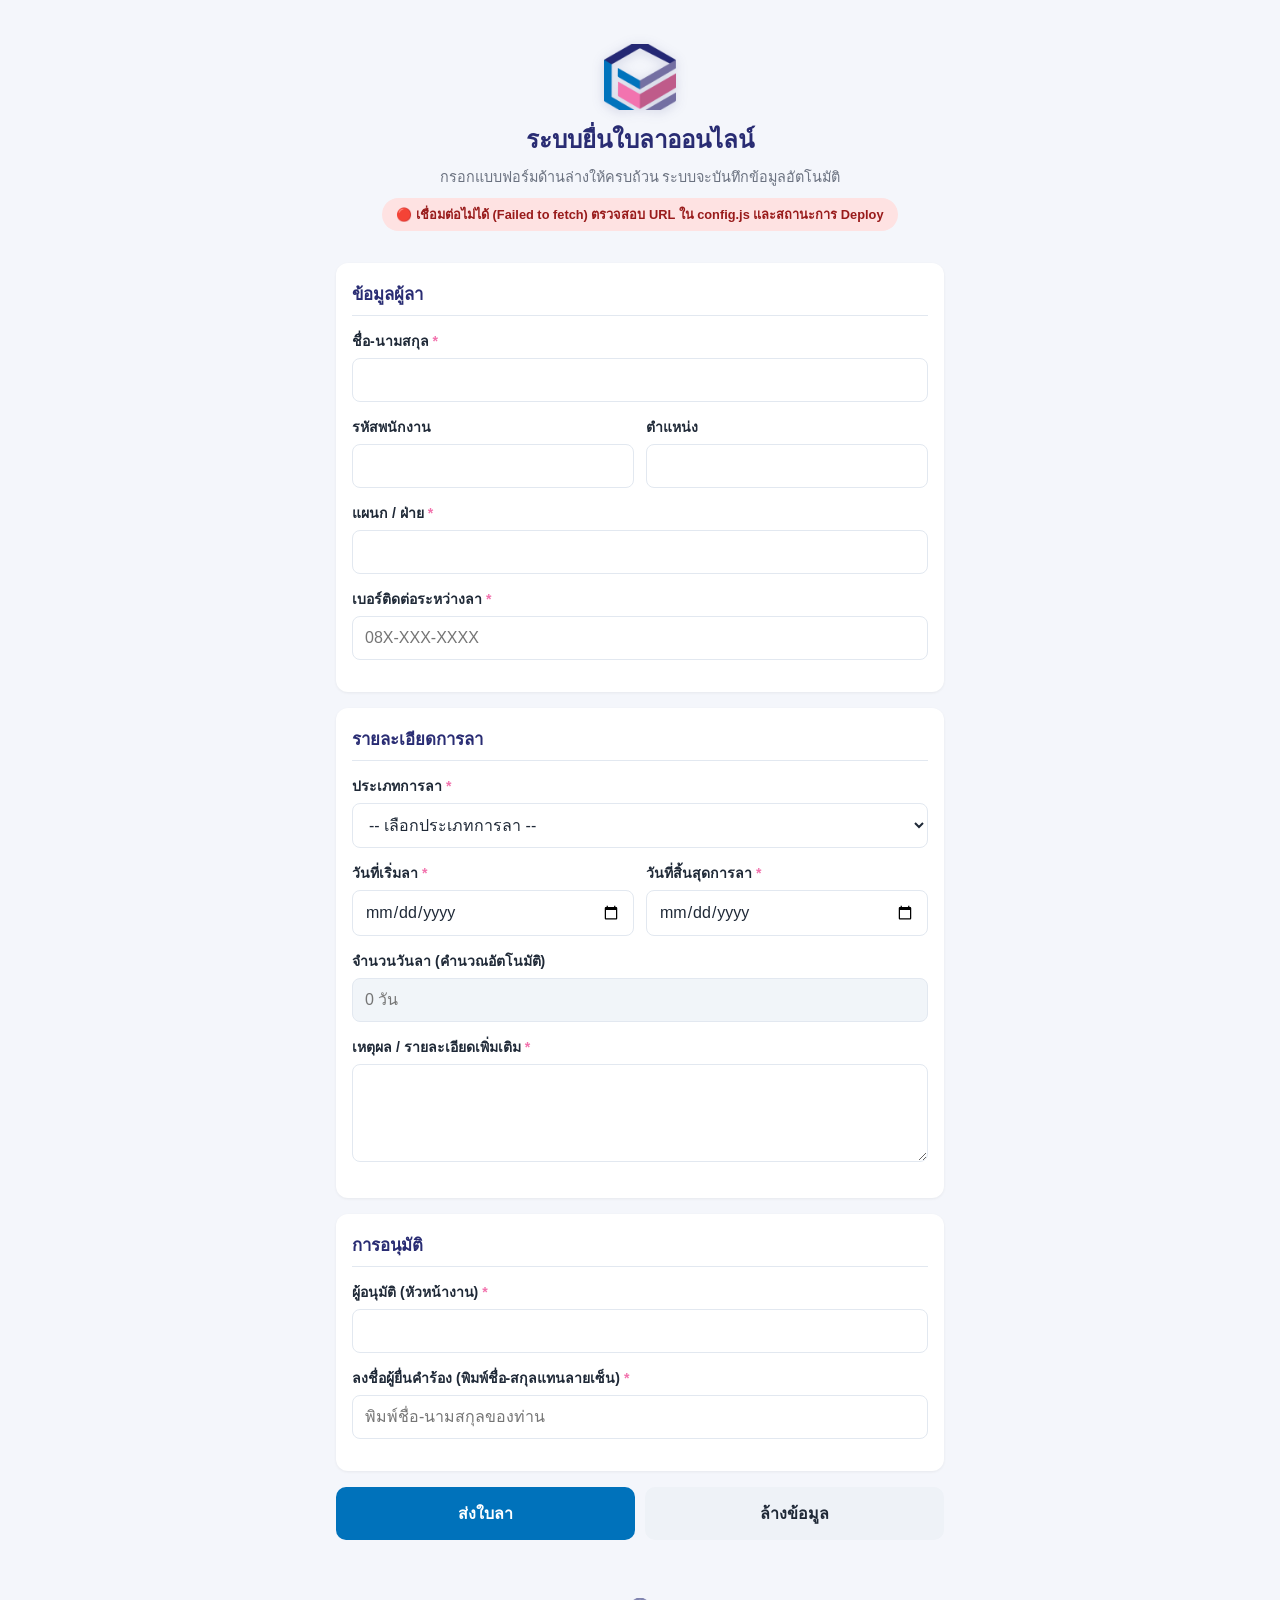
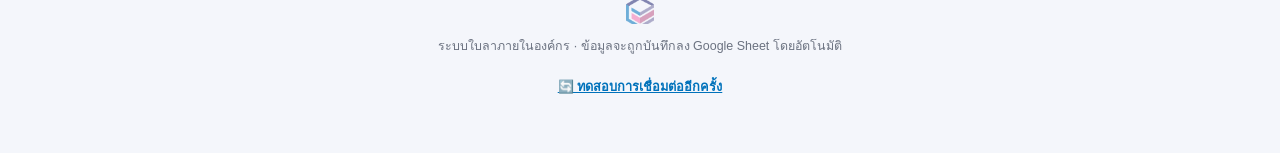
==== index.html @ af15903f "Add Phattha Packdee logo/favicon and refresh brand colors; sync latest form (connection status, resu" ====
<!DOCTYPE html>
<html lang="th">
<head>
<meta charset="UTF-8">
<meta name="viewport" content="width=device-width, initial-scale=1.0, maximum-scale=1">
<title>ระบบใบลาออนไลน์ | Phattha Packdee</title>
<link rel="icon" type="image/png" href="assets/favicon.png">
<link rel="apple-touch-icon" href="assets/apple-touch-icon.png">
<link rel="stylesheet" href="css/style.css">
</head>
<body>
  <div class="app">
    <header class="app-header">
      <img
        class="app-logo"
        src="assets/logo.png"
        srcset="assets/logo.png 1x, assets/logo@2x.png 2x"
        alt="Phattha Packdee"
        width="72" height="66">
      <h1>ระบบยื่นใบลาออนไลน์</h1>
      <p class="subtitle">กรอกแบบฟอร์มด้านล่างให้ครบถ้วน ระบบจะบันทึกข้อมูลอัตโนมัติ</p>
      <p id="connStatus" class="conn-status checking">🔄 กำลังตรวจสอบการเชื่อมต่อ...</p>
    </header>

    <form id="leaveForm" class="leave-form" novalidate>

      <section class="form-section">
        <h2>ข้อมูลผู้ลา</h2>

        <div class="field">
          <label for="fullName">ชื่อ-นามสกุล <span class="req">*</span></label>
          <input type="text" id="fullName" name="fullName" required autocomplete="name">
        </div>

        <div class="field-row">
          <div class="field">
            <label for="employeeId">รหัสพนักงาน</label>
            <input type="text" id="employeeId" name="employeeId" autocomplete="off">
          </div>
          <div class="field">
            <label for="position">ตำแหน่ง</label>
            <input type="text" id="position" name="position">
          </div>
        </div>

        <div class="field">
          <label for="department">แผนก / ฝ่าย <span class="req">*</span></label>
          <input type="text" id="department" name="department" required>
        </div>

        <div class="field">
          <label for="phone">เบอร์ติดต่อระหว่างลา <span class="req">*</span></label>
          <input type="tel" id="phone" name="phone" required inputmode="tel" placeholder="08X-XXX-XXXX">
        </div>
      </section>

      <section class="form-section">
        <h2>รายละเอียดการลา</h2>

        <div class="field">
          <label for="leaveType">ประเภทการลา <span class="req">*</span></label>
          <select id="leaveType" name="leaveType" required>
            <option value="" disabled selected>-- เลือกประเภทการลา --</option>
            <option value="ลาป่วย">ลาป่วย</option>
            <option value="ลากิจ">ลากิจส่วนตัว</option>
            <option value="ลาพักร้อน">ลาพักร้อน</option>
            <option value="ลาคลอด">ลาคลอด</option>
            <option value="ลาบวช">ลาบวช</option>
            <option value="ลาไม่รับค่าจ้าง">ลาไม่รับค่าจ้าง</option>
            <option value="อื่นๆ">อื่นๆ</option>
          </select>
        </div>

        <div class="field-row">
          <div class="field">
            <label for="startDate">วันที่เริ่มลา <span class="req">*</span></label>
            <input type="date" id="startDate" name="startDate" required>
          </div>
          <div class="field">
            <label for="endDate">วันที่สิ้นสุดการลา <span class="req">*</span></label>
            <input type="date" id="endDate" name="endDate" required>
          </div>
        </div>

        <div class="field">
          <label for="totalDays">จำนวนวันลา (คำนวณอัตโนมัติ)</label>
          <input type="text" id="totalDays" name="totalDays" readonly placeholder="0 วัน">
        </div>

        <div class="field">
          <label for="reason">เหตุผล / รายละเอียดเพิ่มเติม <span class="req">*</span></label>
          <textarea id="reason" name="reason" rows="4" required></textarea>
        </div>
      </section>

      <section class="form-section">
        <h2>การอนุมัติ</h2>

        <div class="field">
          <label for="approver">ผู้อนุมัติ (หัวหน้างาน) <span class="req">*</span></label>
          <input type="text" id="approver" name="approver" required>
        </div>

        <div class="field">
          <label for="signature">ลงชื่อผู้ยื่นคำร้อง (พิมพ์ชื่อ-สกุลแทนลายเซ็น) <span class="req">*</span></label>
          <input type="text" id="signature" name="signature" required placeholder="พิมพ์ชื่อ-นามสกุลของท่าน">
        </div>
      </section>

      <div class="form-actions">
        <button type="submit" id="submitBtn" class="btn-primary">ส่งใบลา</button>
        <button type="reset" class="btn-secondary">ล้างข้อมูล</button>
      </div>

      <p id="statusMsg" class="status-msg" role="status"></p>
    </form>

    <footer class="app-footer">
      <img class="footer-logo" src="assets/logo.png" alt="" width="28" height="26" aria-hidden="true">
      <p>ระบบใบลาภายในองค์กร · ข้อมูลจะถูกบันทึกลง Google Sheet โดยอัตโนมัติ</p>
      <button type="button" id="recheckBtn" class="btn-link">🔄 ทดสอบการเชื่อมต่ออีกครั้ง</button>
    </footer>
  </div>

  <!-- Popup แจ้งผลการส่งใบลา: แสดงทุกครั้งที่กด "ส่งใบลา" ไม่ว่าสำเร็จหรือไม่ พร้อมบอกว่าติดขั้นตอนไหน -->
  <div id="resultModal" class="modal-overlay" hidden>
    <div class="modal-box" role="alertdialog" aria-modal="true" aria-labelledby="modalTitle" aria-describedby="modalMessage">
      <div id="modalIcon" class="modal-icon">✅</div>
      <h3 id="modalTitle" class="modal-title">หัวข้อ</h3>
      <p id="modalMessage" class="modal-message">ข้อความ</p>
      <ol id="modalSteps" class="modal-steps"></ol>
      <button type="button" id="modalCloseBtn" class="btn-primary modal-close-btn">ตกลง</button>
    </div>
  </div>

  <script src="js/config.js"></script>
  <script src="js/app.js"></script>
</body>
</html>
---- css/style.css ----
:root {
  --primary: #0072bb;
  --primary-dark: #292c73;
  --accent: #f272ad;
  --bg: #f4f6fb;
  --card-bg: #ffffff;
  --text: #1f2937;
  --muted: #6b7280;
  --border: #e2e8f0;
  --danger: #dc2626;
  --success: #16a34a;
  --radius: 12px;
}

* { box-sizing: border-box; }

body {
  margin: 0;
  font-family: "Segoe UI", "Sarabun", "Noto Sans Thai", Tahoma, sans-serif;
  background: var(--bg);
  color: var(--text);
  -webkit-font-smoothing: antialiased;
}

.app {
  max-width: 640px;
  margin: 0 auto;
  padding: 16px 16px 48px;
}

.app-header {
  text-align: center;
  padding: 28px 8px 12px;
}

.app-logo {
  display: block;
  margin: 0 auto 10px;
  height: 66px;
  width: auto;
  filter: drop-shadow(0 2px 6px rgba(41, 44, 115, 0.18));
}

.app-header h1 {
  font-size: 1.5rem;
  margin: 0 0 6px;
  color: var(--primary-dark);
}

.subtitle {
  color: var(--muted);
  font-size: 0.9rem;
  margin: 0;
}

.leave-form {
  margin-top: 20px;
}

.form-section {
  background: var(--card-bg);
  border-radius: var(--radius);
  padding: 18px 16px;
  margin-bottom: 16px;
  box-shadow: 0 1px 3px rgba(0,0,0,0.06);
}

.form-section h2 {
  font-size: 1.05rem;
  margin: 0 0 14px;
  padding-bottom: 8px;
  border-bottom: 1px solid var(--border);
  color: var(--primary-dark);
}

.field {
  margin-bottom: 14px;
}

.field-row {
  display: flex;
  gap: 12px;
}

.field-row .field {
  flex: 1;
  min-width: 0;
}

label {
  display: block;
  font-size: 0.88rem;
  font-weight: 600;
  margin-bottom: 6px;
  color: var(--text);
}

.req {
  color: var(--accent);
}

input, select, textarea {
  width: 100%;
  padding: 12px 12px;
  font-size: 16px; /* prevents iOS zoom on focus */
  border: 1px solid var(--border);
  border-radius: 8px;
  background: #fff;
  color: var(--text);
  font-family: inherit;
}

input:focus, select:focus, textarea:focus {
  outline: none;
  border-color: var(--primary);
  box-shadow: 0 0 0 3px rgba(0, 114, 187, 0.15);
}

input[readonly] {
  background: #f1f5f9;
  color: var(--muted);
}

textarea {
  resize: vertical;
  min-height: 90px;
}

.form-actions {
  display: flex;
  gap: 10px;
  margin-top: 4px;
}

button {
  flex: 1;
  padding: 14px 16px;
  font-size: 1rem;
  font-weight: 600;
  border-radius: 10px;
  border: none;
  cursor: pointer;
  font-family: inherit;
}

.btn-primary {
  background: var(--primary);
  color: #fff;
  transition: background 0.15s ease;
}

.btn-primary:hover { background: var(--primary-dark); }

.btn-primary:disabled {
  background: #94a3b8;
  cursor: not-allowed;
}

.btn-secondary {
  background: #eef2f7;
  color: var(--text);
}

.status-msg {
  text-align: center;
  margin-top: 14px;
  font-size: 0.92rem;
  min-height: 20px;
}

.status-msg.success { color: var(--success); font-weight: 600; }
.status-msg.error { color: var(--danger); font-weight: 600; }
.status-msg.loading { color: var(--muted); }

.app-footer {
  text-align: center;
  color: var(--muted);
  font-size: 0.78rem;
  margin-top: 24px;
}

.footer-logo {
  display: block;
  margin: 0 auto 8px;
  opacity: 0.55;
}

.conn-status {
  display: inline-block;
  margin: 10px auto 0;
  padding: 6px 14px;
  border-radius: 999px;
  font-size: 0.8rem;
  font-weight: 600;
}

.conn-status.checking {
  background: #eef2f7;
  color: var(--muted);
}

.conn-status.ok {
  background: #dcfce7;
  color: #166534;
}

.conn-status.error {
  background: #fee2e2;
  color: #991b1b;
}

.btn-link {
  background: none;
  border: none;
  color: var(--primary);
  font-size: 0.8rem;
  text-decoration: underline;
  cursor: pointer;
  padding: 8px 0;
  flex: none;
}

@media (max-width: 420px) {
  .field-row {
    flex-direction: column;
    gap: 0;
  }
  .app-header h1 { font-size: 1.3rem; }
  .app-logo { height: 56px; }
}

/* ---------------------------------------------------------------------- */
/* Popup แจ้งผลการส่งใบลา                                                  */
/* ---------------------------------------------------------------------- */

.modal-overlay {
  position: fixed;
  inset: 0;
  background: rgba(15, 23, 42, 0.55);
  display: flex;
  align-items: center;
  justify-content: center;
  padding: 20px;
  z-index: 1000;
  animation: overlayFadeIn 0.15s ease-out;
}

.modal-overlay[hidden] {
  display: none;
}

@keyframes overlayFadeIn {
  from { opacity: 0; }
  to { opacity: 1; }
}

.modal-box {
  background: #fff;
  border-radius: 16px;
  padding: 28px 24px 22px;
  max-width: 360px;
  width: 100%;
  text-align: center;
  box-shadow: 0 20px 45px rgba(0,0,0,0.25);
  animation: modalPopIn 0.18s ease-out;
  max-height: 88vh;
  overflow-y: auto;
}

@keyframes modalPopIn {
  from { opacity: 0; transform: scale(0.92) translateY(8px); }
  to { opacity: 1; transform: scale(1) translateY(0); }
}

.modal-icon {
  font-size: 2.6rem;
  line-height: 1;
  margin-bottom: 8px;
}

.modal-title {
  margin: 0 0 8px;
  font-size: 1.15rem;
  color: var(--text);
}

.modal-message {
  margin: 0 0 16px;
  color: var(--muted);
  font-size: 0.92rem;
  line-height: 1.5;
}

.modal-steps {
  list-style: none;
  margin: 0 0 20px;
  padding: 0;
  text-align: left;
  background: #f8fafc;
  border-radius: 10px;
  padding: 12px 14px;
}

.modal-steps li {
  display: flex;
  align-items: flex-start;
  gap: 8px;
  font-size: 0.85rem;
  padding: 5px 0;
  color: var(--text);
}

.modal-steps li .step-icon {
  flex: none;
  width: 18px;
  text-align: center;
}

.modal-steps li.step-ok { color: var(--success); }
.modal-steps li.step-fail { color: var(--danger); font-weight: 600; }
.modal-steps li.step-pending { color: var(--muted); }

.modal-close-btn {
  width: 100%;
}
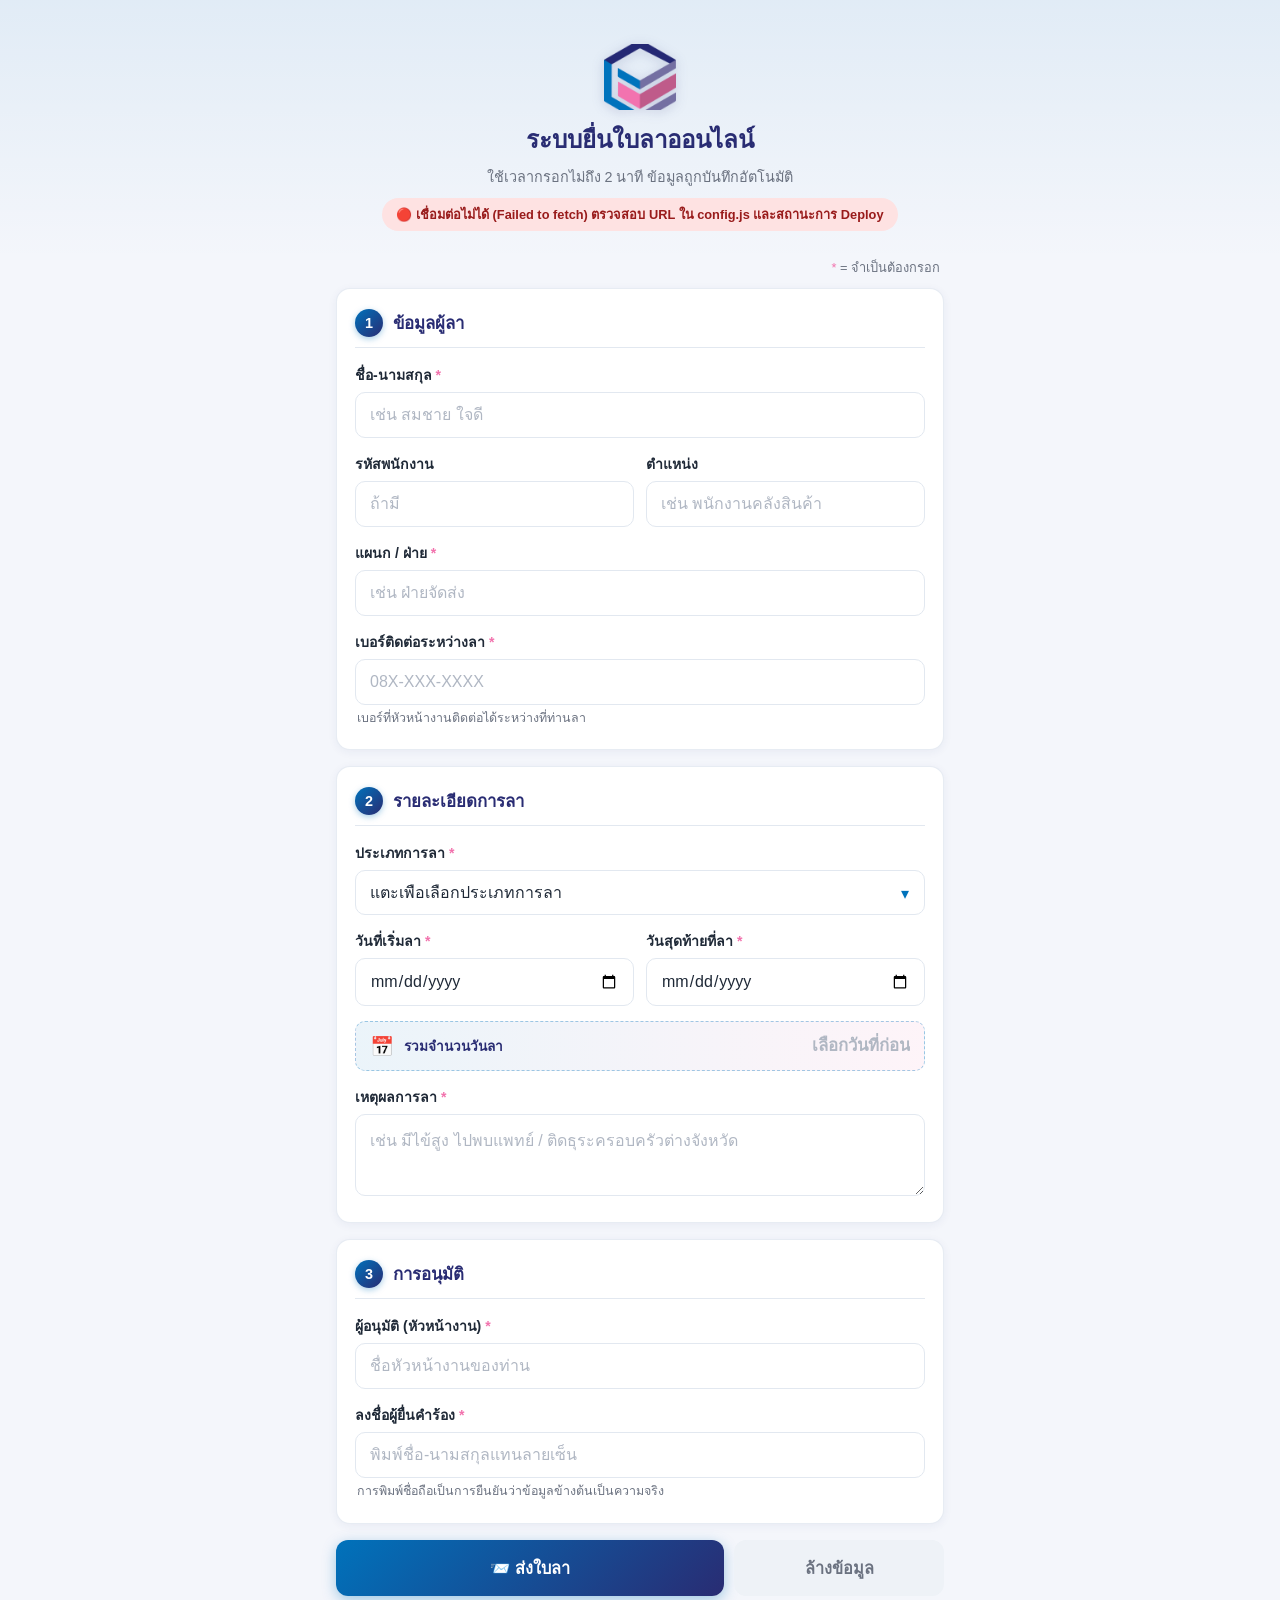
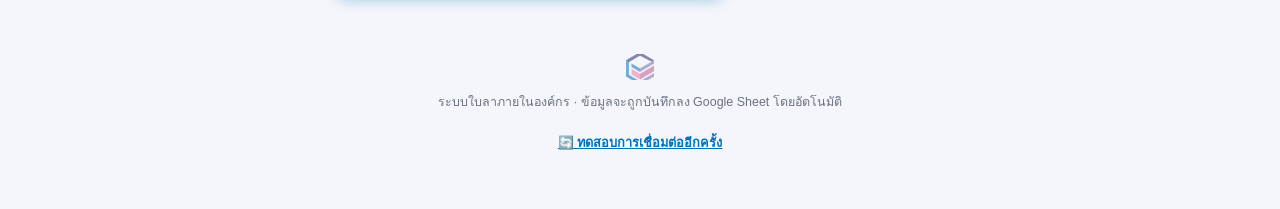
==== commit 416234e5: "UX refresh: numbered steps, field hints/placeholders, leave-type icons, day-count summary bar, stick" ====
--- a/index.html
+++ b/index.html
@@ -18,57 +18,62 @@
         alt="Phattha Packdee"
         width="72" height="66">
       <h1>ระบบยื่นใบลาออนไลน์</h1>
-      <p class="subtitle">กรอกแบบฟอร์มด้านล่างให้ครบถ้วน ระบบจะบันทึกข้อมูลอัตโนมัติ</p>
+      <p class="subtitle">ใช้เวลากรอกไม่ถึง 2 นาที ข้อมูลถูกบันทึกอัตโนมัติ</p>
       <p id="connStatus" class="conn-status checking">🔄 กำลังตรวจสอบการเชื่อมต่อ...</p>
     </header>
 
     <form id="leaveForm" class="leave-form" novalidate>
 
+      <p class="req-legend"><span class="req">*</span> = จำเป็นต้องกรอก</p>
+
       <section class="form-section">
-        <h2>ข้อมูลผู้ลา</h2>
+        <h2><span class="step-badge">1</span> ข้อมูลผู้ลา</h2>
 
         <div class="field">
           <label for="fullName">ชื่อ-นามสกุล <span class="req">*</span></label>
-          <input type="text" id="fullName" name="fullName" required autocomplete="name">
+          <input type="text" id="fullName" name="fullName" required autocomplete="name" placeholder="เช่น สมชาย ใจดี">
         </div>
 
         <div class="field-row">
           <div class="field">
             <label for="employeeId">รหัสพนักงาน</label>
-            <input type="text" id="employeeId" name="employeeId" autocomplete="off">
+            <input type="text" id="employeeId" name="employeeId" autocomplete="off" placeholder="ถ้ามี">
           </div>
           <div class="field">
             <label for="position">ตำแหน่ง</label>
-            <input type="text" id="position" name="position">
+            <input type="text" id="position" name="position" placeholder="เช่น พนักงานคลังสินค้า">
           </div>
         </div>
 
         <div class="field">
           <label for="department">แผนก / ฝ่าย <span class="req">*</span></label>
-          <input type="text" id="department" name="department" required>
+          <input type="text" id="department" name="department" required placeholder="เช่น ฝ่ายจัดส่ง">
         </div>
 
         <div class="field">
           <label for="phone">เบอร์ติดต่อระหว่างลา <span class="req">*</span></label>
-          <input type="tel" id="phone" name="phone" required inputmode="tel" placeholder="08X-XXX-XXXX">
+          <input type="tel" id="phone" name="phone" required inputmode="tel" autocomplete="tel" placeholder="08X-XXX-XXXX">
+          <p class="hint">เบอร์ที่หัวหน้างานติดต่อได้ระหว่างที่ท่านลา</p>
         </div>
       </section>
 
       <section class="form-section">
-        <h2>รายละเอียดการลา</h2>
+        <h2><span class="step-badge">2</span> รายละเอียดการลา</h2>
 
         <div class="field">
           <label for="leaveType">ประเภทการลา <span class="req">*</span></label>
-          <select id="leaveType" name="leaveType" required>
-            <option value="" disabled selected>-- เลือกประเภทการลา --</option>
-            <option value="ลาป่วย">ลาป่วย</option>
-            <option value="ลากิจ">ลากิจส่วนตัว</option>
-            <option value="ลาพักร้อน">ลาพักร้อน</option>
-            <option value="ลาคลอด">ลาคลอด</option>
-            <option value="ลาบวช">ลาบวช</option>
-            <option value="ลาไม่รับค่าจ้าง">ลาไม่รับค่าจ้าง</option>
-            <option value="อื่นๆ">อื่นๆ</option>
-          </select>
+          <div class="select-wrap">
+            <select id="leaveType" name="leaveType" required>
+              <option value="" disabled selected>แตะเพื่อเลือกประเภทการลา</option>
+              <option value="ลาป่วย">🤒 ลาป่วย</option>
+              <option value="ลากิจ">🏠 ลากิจส่วนตัว</option>
+              <option value="ลาพักร้อน">🏖️ ลาพักร้อน</option>
+              <option value="ลาคลอด">👶 ลาคลอด</option>
+              <option value="ลาบวช">🙏 ลาบวช</option>
+              <option value="ลาไม่รับค่าจ้าง">📄 ลาไม่รับค่าจ้าง</option>
+              <option value="อื่นๆ">✏️ อื่นๆ</option>
+            </select>
+          </div>
         </div>
 
         <div class="field-row">
@@ -77,38 +82,40 @@
             <input type="date" id="startDate" name="startDate" required>
           </div>
           <div class="field">
-            <label for="endDate">วันที่สิ้นสุดการลา <span class="req">*</span></label>
+            <label for="endDate">วันสุดท้ายที่ลา <span class="req">*</span></label>
             <input type="date" id="endDate" name="endDate" required>
           </div>
         </div>
 
-        <div class="field">
-          <label for="totalDays">จำนวนวันลา (คำนวณอัตโนมัติ)</label>
-          <input type="text" id="totalDays" name="totalDays" readonly placeholder="0 วัน">
+        <div class="days-summary" aria-live="polite">
+          <span class="days-summary-icon">📅</span>
+          <span class="days-summary-label">รวมจำนวนวันลา</span>
+          <input type="text" id="totalDays" name="totalDays" readonly placeholder="เลือกวันที่ก่อน" class="days-summary-value">
         </div>
 
         <div class="field">
-          <label for="reason">เหตุผล / รายละเอียดเพิ่มเติม <span class="req">*</span></label>
-          <textarea id="reason" name="reason" rows="4" required></textarea>
+          <label for="reason">เหตุผลการลา <span class="req">*</span></label>
+          <textarea id="reason" name="reason" rows="3" required placeholder="เช่น มีไข้สูง ไปพบแพทย์ / ติดธุระครอบครัวต่างจังหวัด"></textarea>
         </div>
       </section>
 
       <section class="form-section">
-        <h2>การอนุมัติ</h2>
+        <h2><span class="step-badge">3</span> การอนุมัติ</h2>
 
         <div class="field">
           <label for="approver">ผู้อนุมัติ (หัวหน้างาน) <span class="req">*</span></label>
-          <input type="text" id="approver" name="approver" required>
+          <input type="text" id="approver" name="approver" required placeholder="ชื่อหัวหน้างานของท่าน">
         </div>
 
         <div class="field">
-          <label for="signature">ลงชื่อผู้ยื่นคำร้อง (พิมพ์ชื่อ-สกุลแทนลายเซ็น) <span class="req">*</span></label>
-          <input type="text" id="signature" name="signature" required placeholder="พิมพ์ชื่อ-นามสกุลของท่าน">
+          <label for="signature">ลงชื่อผู้ยื่นคำร้อง <span class="req">*</span></label>
+          <input type="text" id="signature" name="signature" required placeholder="พิมพ์ชื่อ-นามสกุลแทนลายเซ็น">
+          <p class="hint">การพิมพ์ชื่อถือเป็นการยืนยันว่าข้อมูลข้างต้นเป็นความจริง</p>
         </div>
       </section>
 
       <div class="form-actions">
-        <button type="submit" id="submitBtn" class="btn-primary">ส่งใบลา</button>
+        <button type="submit" id="submitBtn" class="btn-primary">📨 ส่งใบลา</button>
         <button type="reset" class="btn-secondary">ล้างข้อมูล</button>
       </div>
 
--- a/css/style.css
+++ b/css/style.css
@@ -9,7 +9,7 @@
   --border: #e2e8f0;
   --danger: #dc2626;
   --success: #16a34a;
-  --radius: 12px;
+  --radius: 14px;
 }
 
 * { box-sizing: border-box; }
@@ -17,7 +17,9 @@
 body {
   margin: 0;
   font-family: "Segoe UI", "Sarabun", "Noto Sans Thai", Tahoma, sans-serif;
-  background: var(--bg);
+  background:
+    linear-gradient(180deg, rgba(0, 114, 187, 0.08) 0%, rgba(244, 246, 251, 0) 260px),
+    var(--bg);
   color: var(--text);
   -webkit-font-smoothing: antialiased;
 }
@@ -27,6 +29,8 @@
   margin: 0 auto;
   padding: 16px 16px 48px;
 }
+
+/* ---------------- Header ---------------- */
 
 .app-header {
   text-align: center;
@@ -54,27 +58,61 @@
 }
 
 .leave-form {
-  margin-top: 20px;
-}
+  margin-top: 14px;
+}
+
+.req-legend {
+  font-size: 0.8rem;
+  color: var(--muted);
+  margin: 0 4px 10px;
+  text-align: right;
+}
+
+/* ---------------- Sections ---------------- */
 
 .form-section {
   background: var(--card-bg);
   border-radius: var(--radius);
-  padding: 18px 16px;
+  padding: 20px 18px;
   margin-bottom: 16px;
-  box-shadow: 0 1px 3px rgba(0,0,0,0.06);
+  box-shadow: 0 2px 10px rgba(41, 44, 115, 0.06);
+  border: 1px solid rgba(226, 232, 240, 0.8);
 }
 
 .form-section h2 {
+  display: flex;
+  align-items: center;
+  gap: 10px;
   font-size: 1.05rem;
-  margin: 0 0 14px;
-  padding-bottom: 8px;
+  margin: 0 0 16px;
+  padding-bottom: 10px;
   border-bottom: 1px solid var(--border);
   color: var(--primary-dark);
 }
 
+.step-badge {
+  flex: none;
+  display: inline-flex;
+  align-items: center;
+  justify-content: center;
+  width: 28px;
+  height: 28px;
+  border-radius: 50%;
+  background: linear-gradient(135deg, var(--primary) 0%, var(--primary-dark) 100%);
+  color: #fff;
+  font-size: 0.9rem;
+  font-weight: 700;
+  box-shadow: 0 2px 6px rgba(0, 114, 187, 0.35);
+}
+
+/* ---------------- Fields ---------------- */
+
 .field {
-  margin-bottom: 14px;
+  margin-bottom: 15px;
+}
+
+.field:last-child {
+  margin-bottom: 2px;
 }
 
 .field-row {
@@ -99,15 +137,27 @@
   color: var(--accent);
 }
 
+.hint {
+  margin: 5px 2px 0;
+  font-size: 0.78rem;
+  color: var(--muted);
+  line-height: 1.4;
+}
+
 input, select, textarea {
   width: 100%;
-  padding: 12px 12px;
+  padding: 13px 14px;
   font-size: 16px; /* prevents iOS zoom on focus */
-  border: 1px solid var(--border);
-  border-radius: 8px;
+  border: 1.5px solid var(--border);
+  border-radius: 10px;
   background: #fff;
   color: var(--text);
   font-family: inherit;
+  transition: border-color 0.15s ease, box-shadow 0.15s ease;
+}
+
+input::placeholder, textarea::placeholder {
+  color: #b0b7c3;
 }
 
 input:focus, select:focus, textarea:focus {
@@ -123,41 +173,119 @@
 
 textarea {
   resize: vertical;
-  min-height: 90px;
-}
+  min-height: 80px;
+}
+
+/* select แบบมีลูกศรที่มองเห็นชัด */
+.select-wrap {
+  position: relative;
+}
+
+.select-wrap select {
+  appearance: none;
+  -webkit-appearance: none;
+  padding-right: 42px;
+  cursor: pointer;
+}
+
+.select-wrap::after {
+  content: "▾";
+  position: absolute;
+  right: 16px;
+  top: 50%;
+  transform: translateY(-50%);
+  color: var(--primary);
+  font-size: 1rem;
+  pointer-events: none;
+}
+
+/* ---------------- แถบสรุปจำนวนวันลา ---------------- */
+
+.days-summary {
+  display: flex;
+  align-items: center;
+  gap: 10px;
+  background: linear-gradient(90deg, rgba(0, 114, 187, 0.08), rgba(242, 114, 173, 0.08));
+  border: 1.5px dashed rgba(0, 114, 187, 0.35);
+  border-radius: 10px;
+  padding: 10px 14px;
+  margin-bottom: 15px;
+}
+
+.days-summary-icon {
+  font-size: 1.2rem;
+  flex: none;
+}
+
+.days-summary-label {
+  font-size: 0.85rem;
+  font-weight: 600;
+  color: var(--primary-dark);
+  flex: none;
+}
+
+.days-summary-value {
+  flex: 1;
+  border: none !important;
+  background: transparent !important;
+  box-shadow: none !important;
+  font-weight: 700;
+  color: var(--primary) !important;
+  text-align: right;
+  padding: 4px 0;
+  font-size: 1.05rem;
+}
+
+/* ---------------- Buttons ---------------- */
 
 .form-actions {
   display: flex;
   gap: 10px;
-  margin-top: 4px;
+  margin-top: 8px;
 }
 
 button {
   flex: 1;
-  padding: 14px 16px;
-  font-size: 1rem;
-  font-weight: 600;
-  border-radius: 10px;
+  padding: 15px 16px;
+  font-size: 1.02rem;
+  font-weight: 700;
+  border-radius: 12px;
   border: none;
   cursor: pointer;
   font-family: inherit;
+  transition: transform 0.1s ease, box-shadow 0.15s ease, background 0.15s ease;
 }
 
 .btn-primary {
-  background: var(--primary);
+  flex: 2;
+  background: linear-gradient(135deg, var(--primary) 0%, var(--primary-dark) 100%);
   color: #fff;
-  transition: background 0.15s ease;
-}
-
-.btn-primary:hover { background: var(--primary-dark); }
+  box-shadow: 0 4px 14px rgba(0, 114, 187, 0.35);
+}
+
+.btn-primary:hover {
+  box-shadow: 0 6px 18px rgba(0, 114, 187, 0.45);
+  transform: translateY(-1px);
+}
+
+.btn-primary:active {
+  transform: translateY(0);
+}
 
 .btn-primary:disabled {
   background: #94a3b8;
+  box-shadow: none;
+  transform: none;
   cursor: not-allowed;
 }
 
 .btn-secondary {
   background: #eef2f7;
+  color: var(--muted);
+}
+
+.btn-secondary:hover {
+  background: #e2e8f0;
   color: var(--text);
 }
 
@@ -171,6 +299,8 @@
 .status-msg.success { color: var(--success); font-weight: 600; }
 .status-msg.error { color: var(--danger); font-weight: 600; }
 .status-msg.loading { color: var(--muted); }
+
+/* ---------------- Footer ---------------- */
 
 .app-footer {
   text-align: center;
@@ -220,13 +350,26 @@
   flex: none;
 }
 
+/* ---------------- Mobile ---------------- */
+
 @media (max-width: 420px) {
+  .app { padding: 12px 12px 40px; }
   .field-row {
     flex-direction: column;
     gap: 0;
   }
-  .app-header h1 { font-size: 1.3rem; }
+  .app-header h1 { font-size: 1.32rem; }
   .app-logo { height: 56px; }
+  .form-section { padding: 18px 14px; }
+  .form-actions {
+    position: sticky;
+    bottom: 10px;
+    z-index: 50;
+  }
+  .form-actions .btn-primary {
+    box-shadow: 0 6px 20px rgba(0, 114, 187, 0.5);
+  }
+  .days-summary-label { font-size: 0.8rem; }
 }
 
 /* ---------------------------------------------------------------------- */
@@ -294,11 +437,10 @@
 .modal-steps {
   list-style: none;
   margin: 0 0 20px;
-  padding: 0;
+  padding: 12px 14px;
   text-align: left;
   background: #f8fafc;
   border-radius: 10px;
-  padding: 12px 14px;
 }
 
 .modal-steps li {
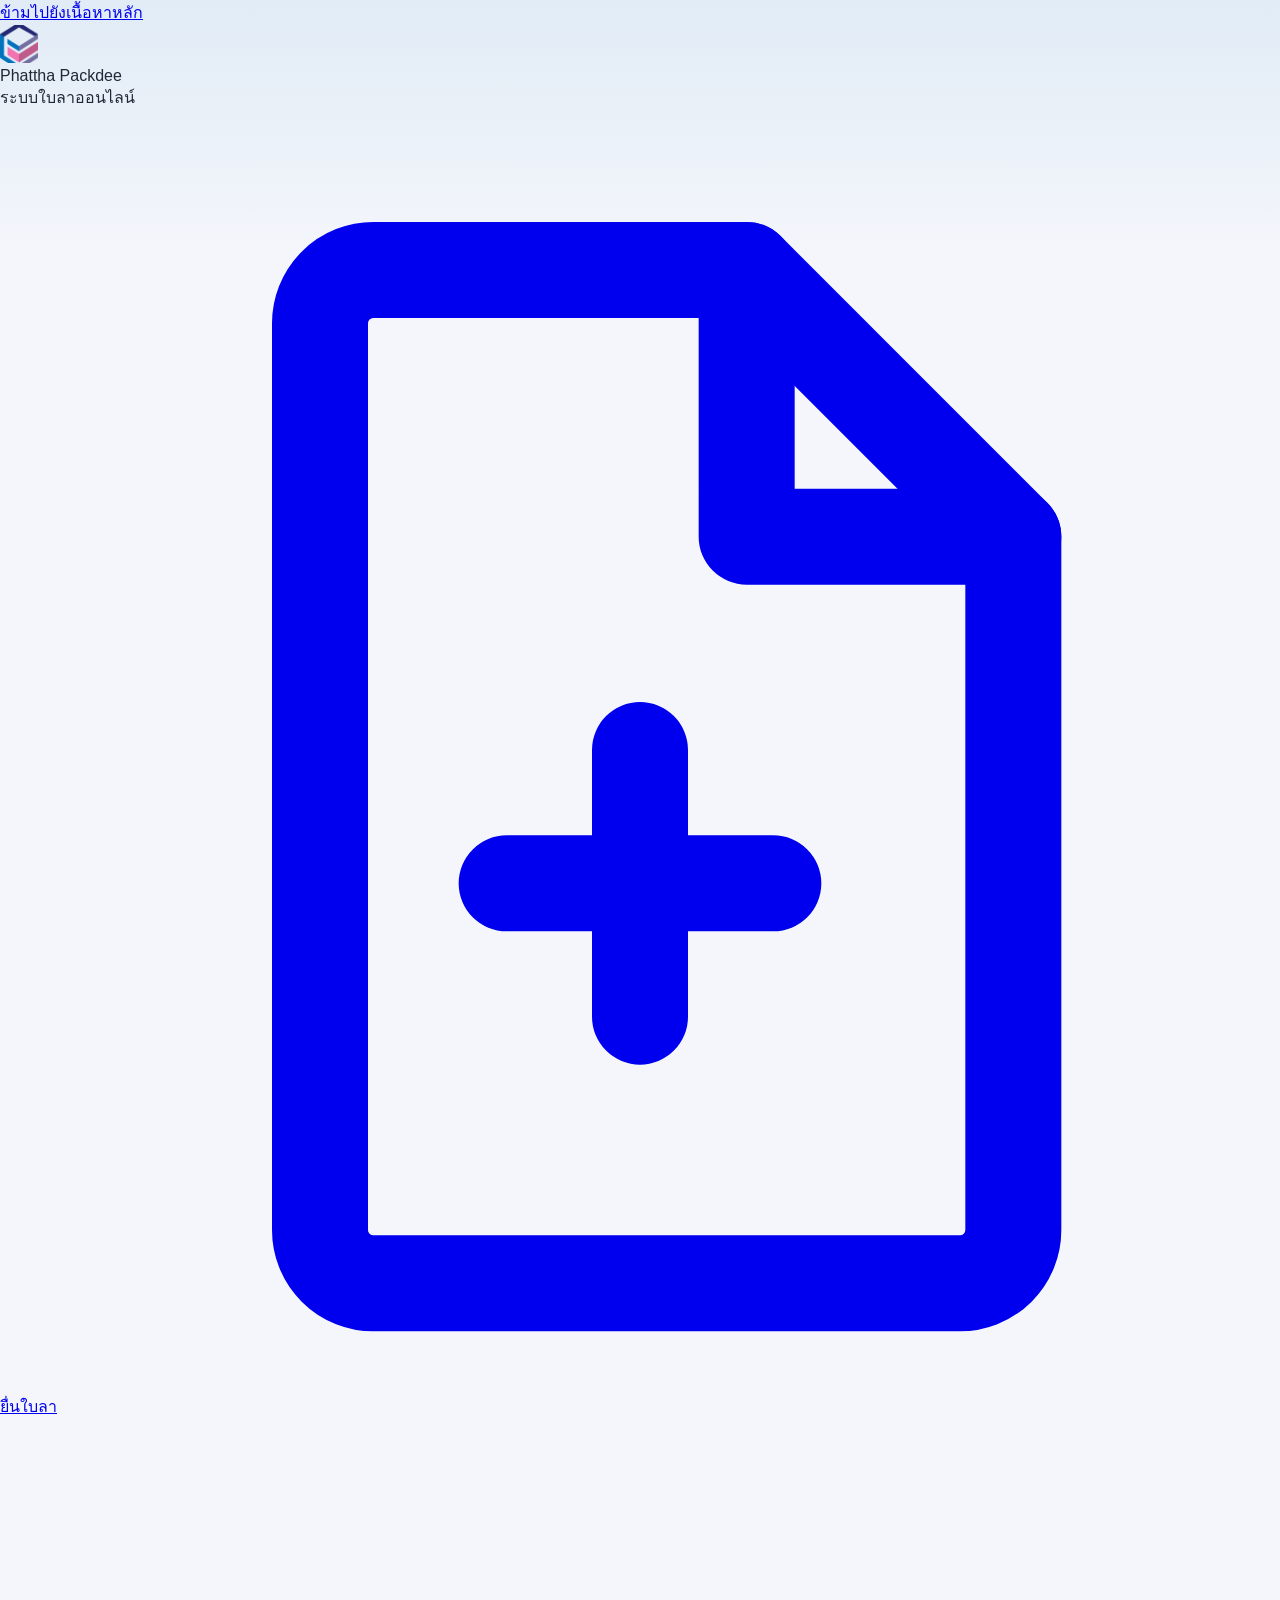
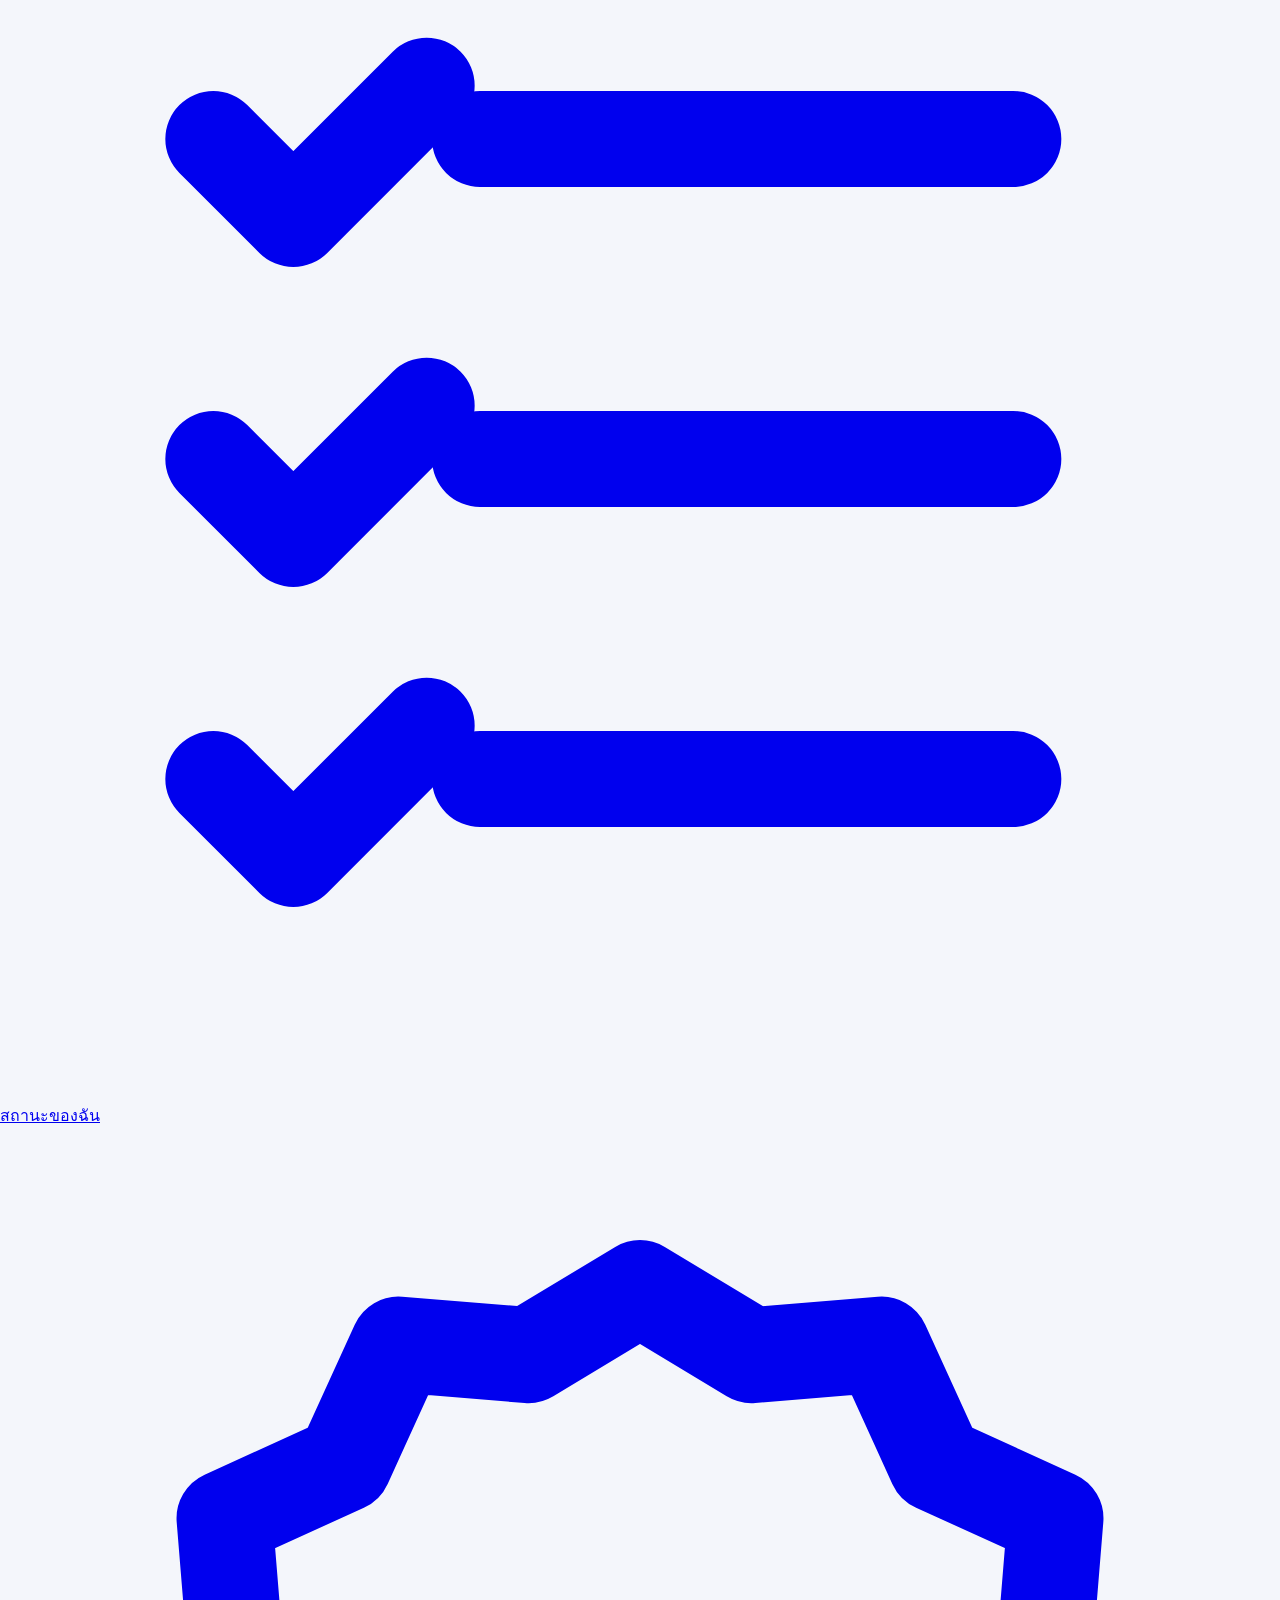
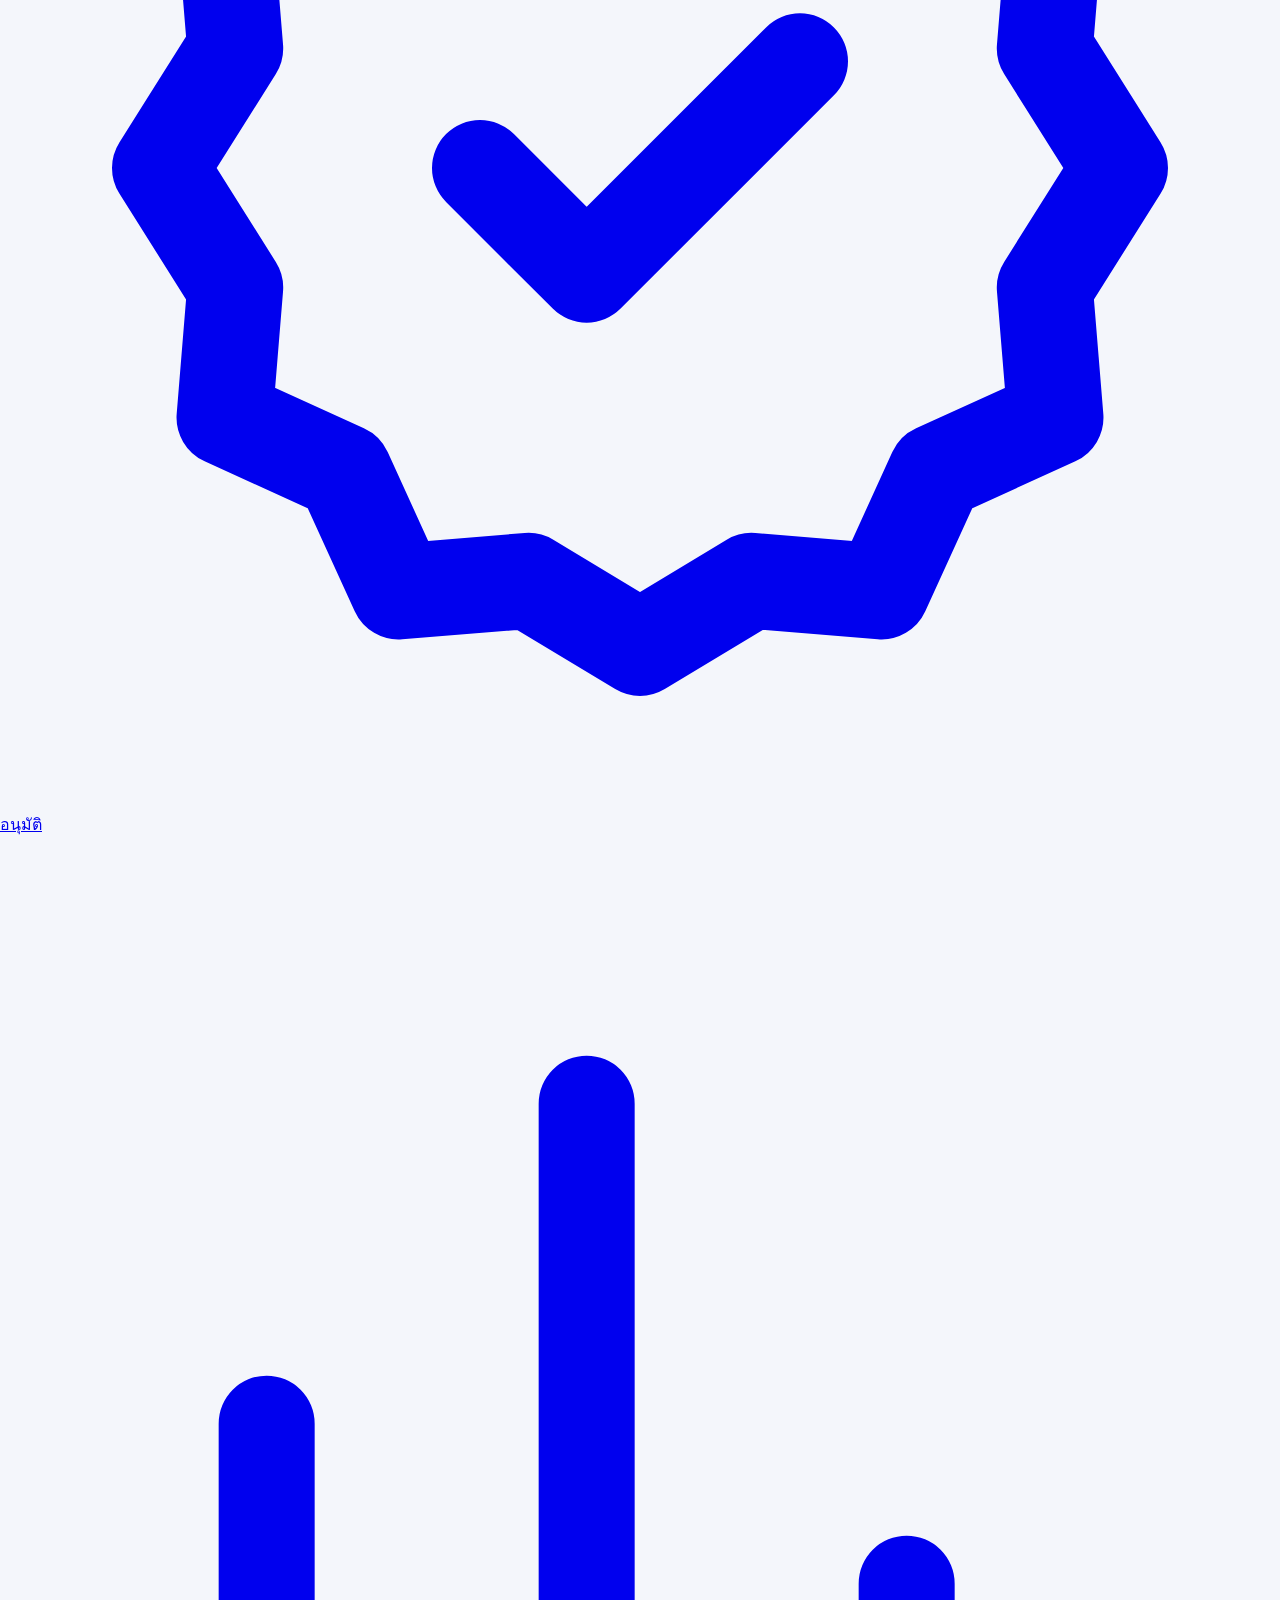
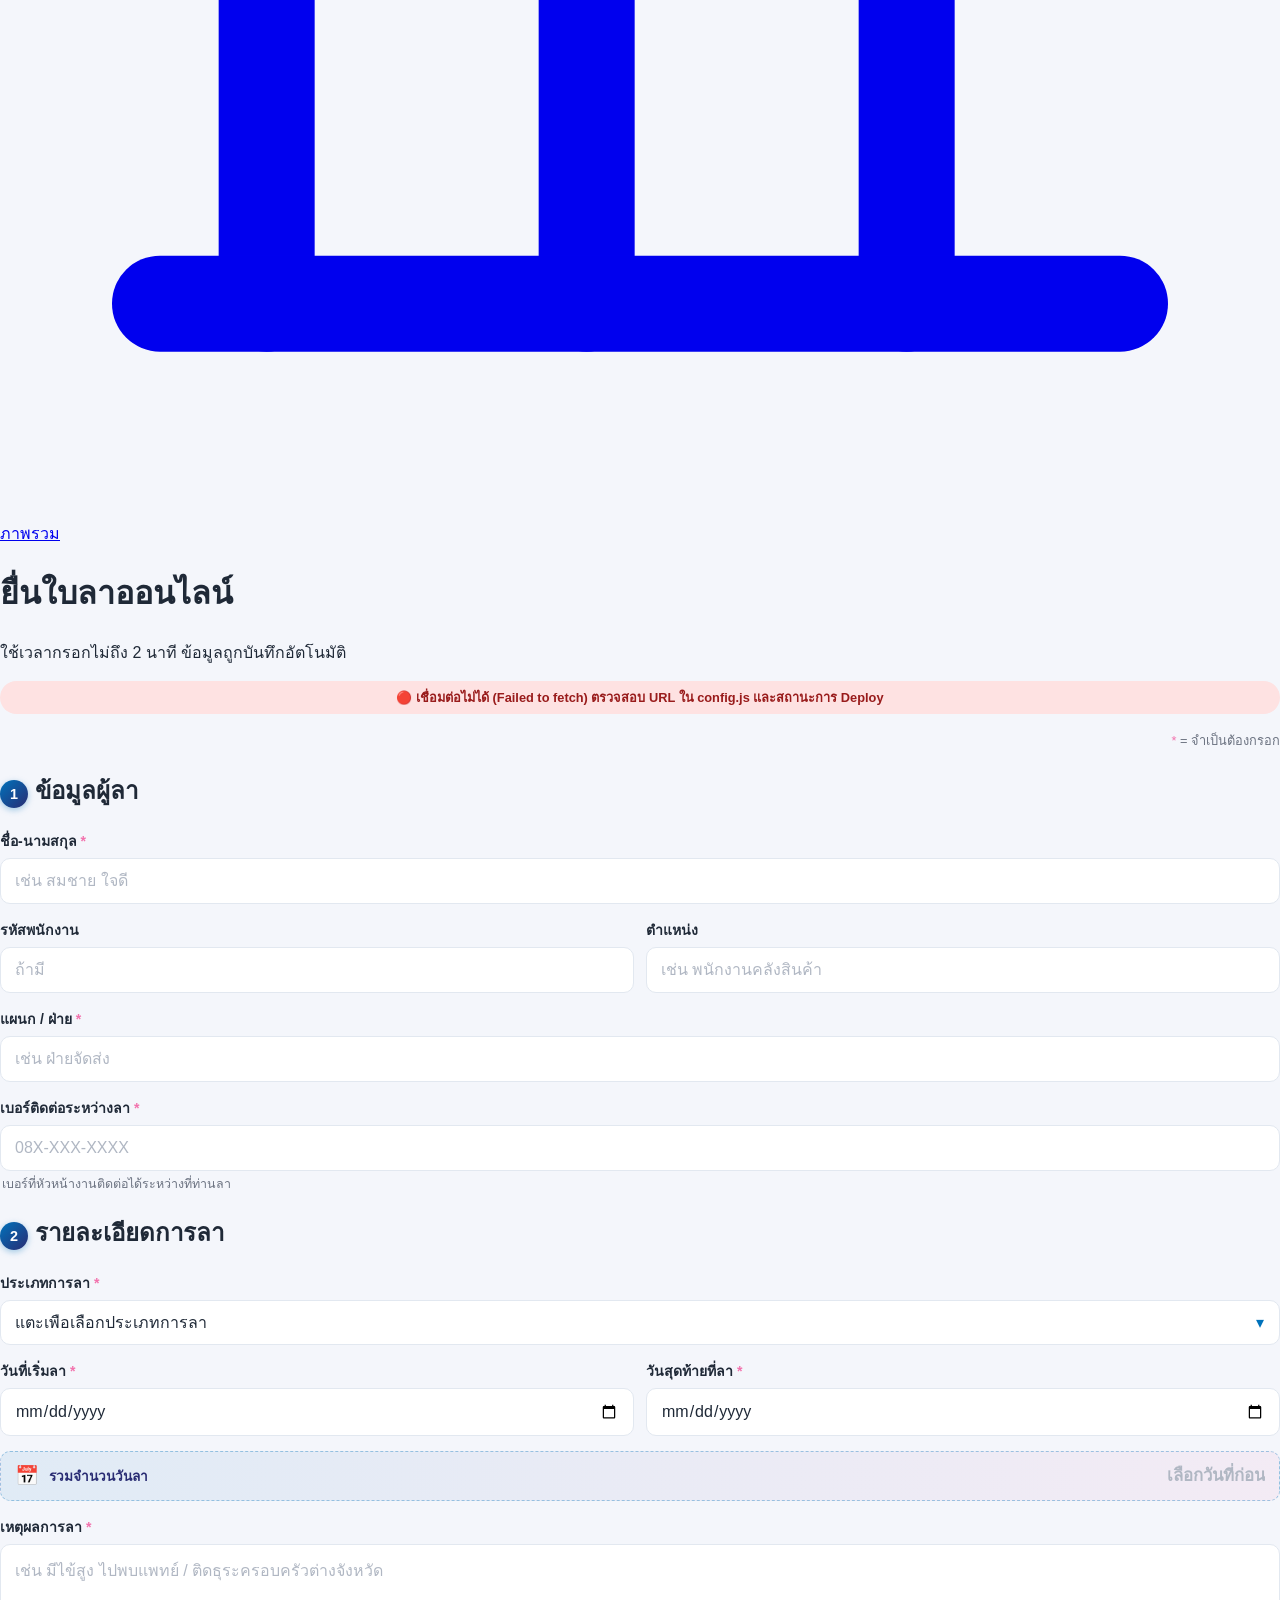
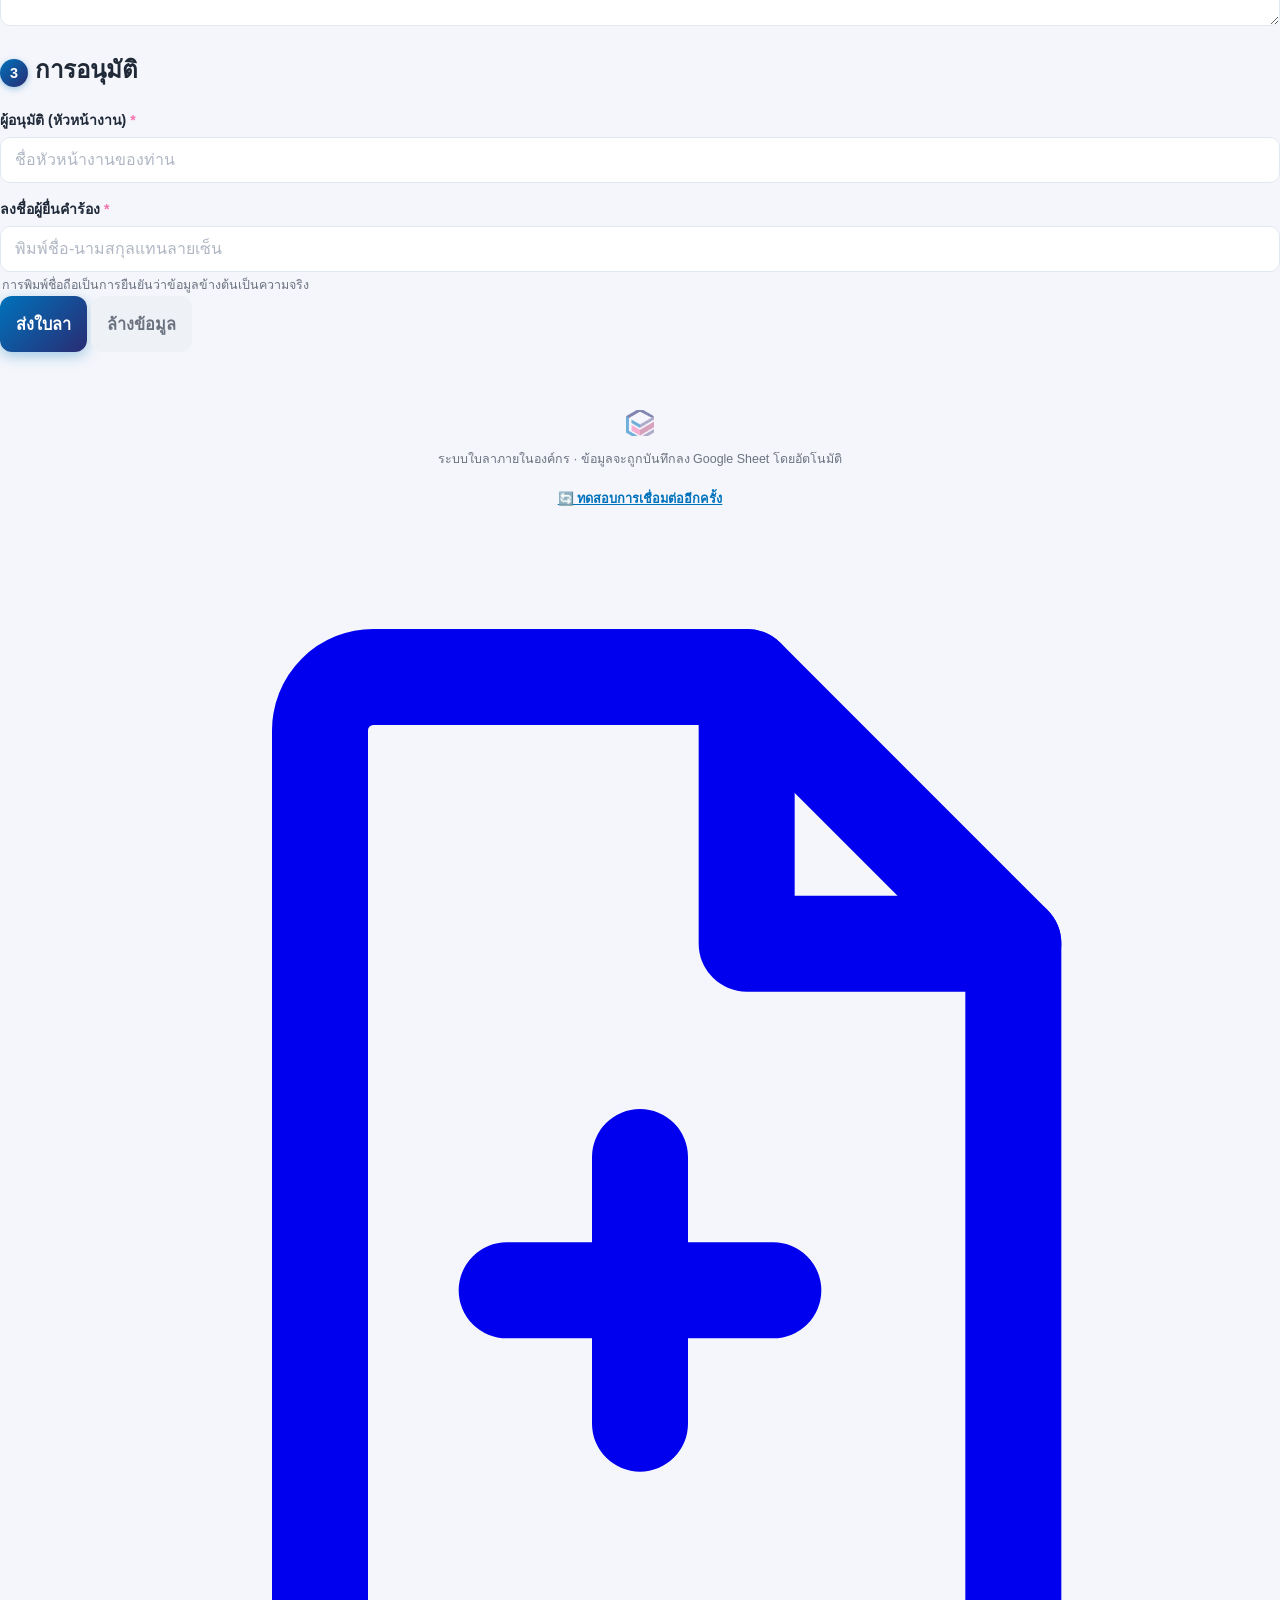
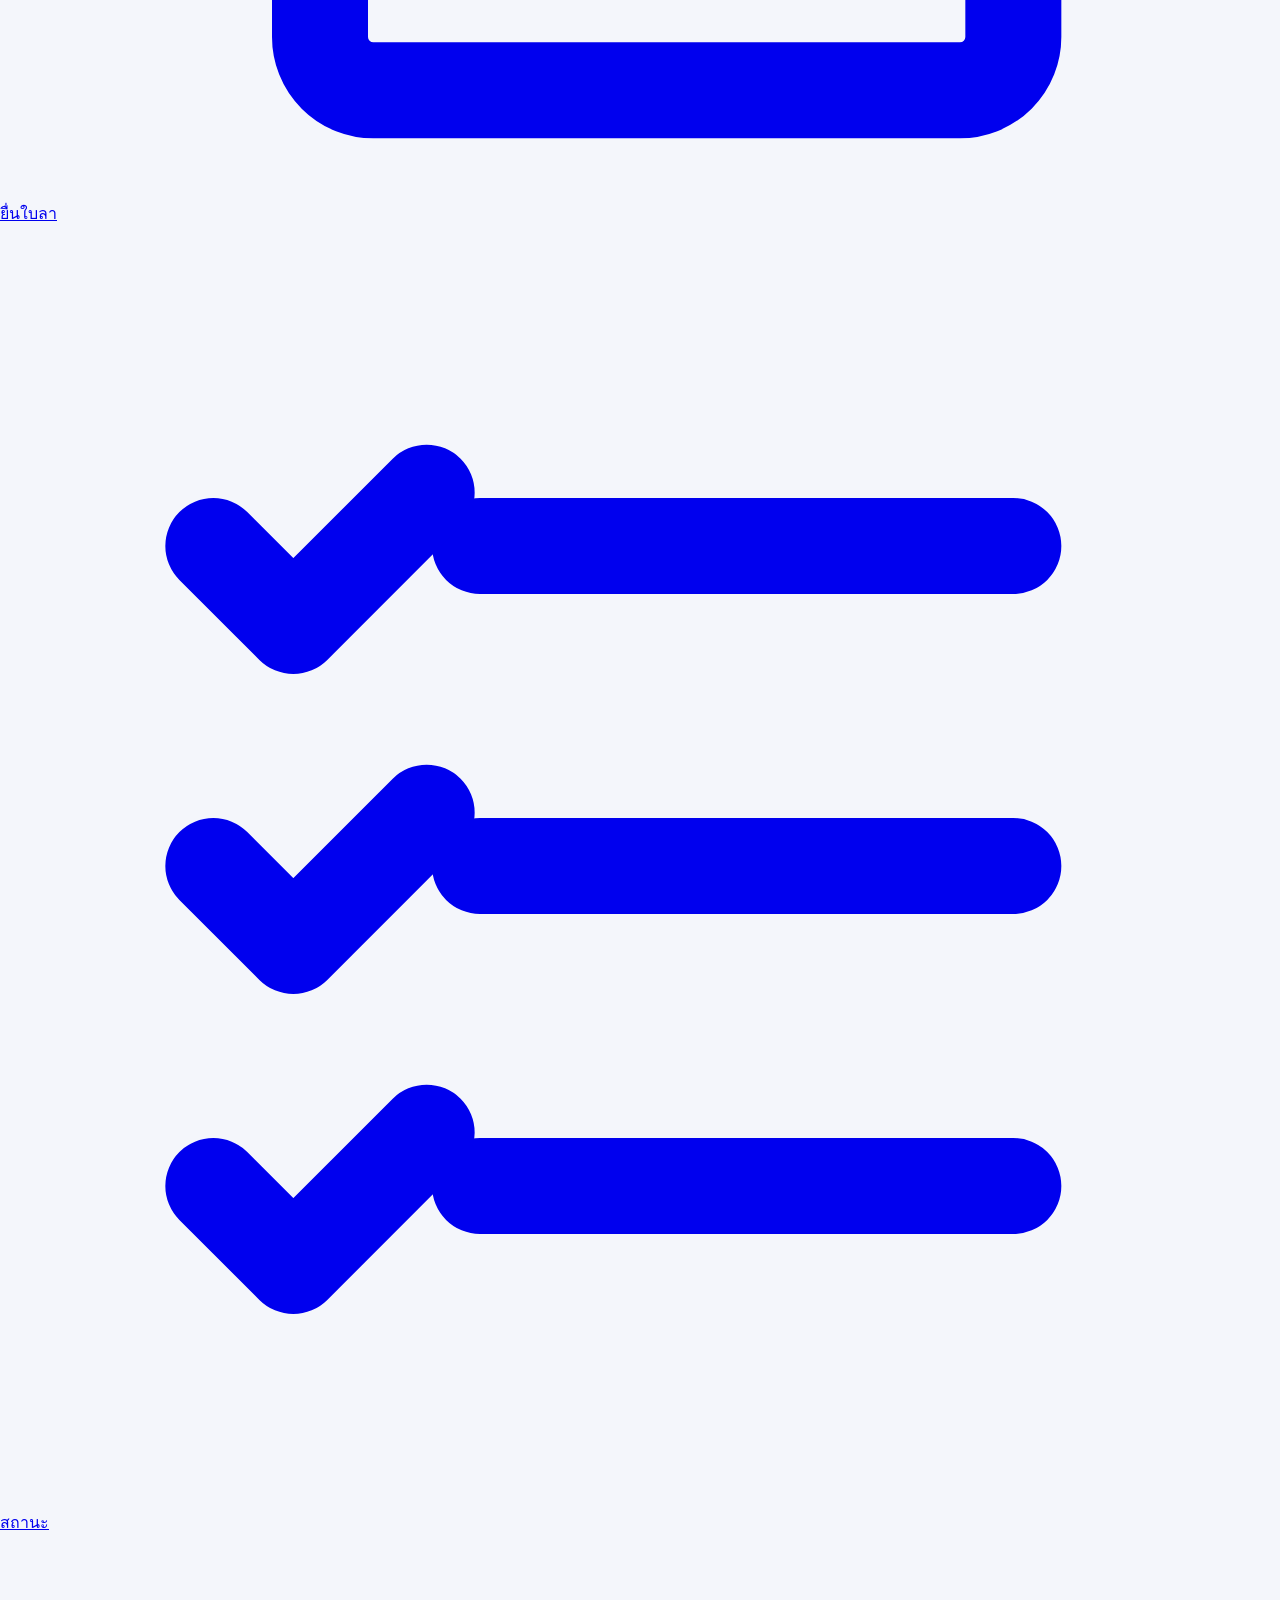
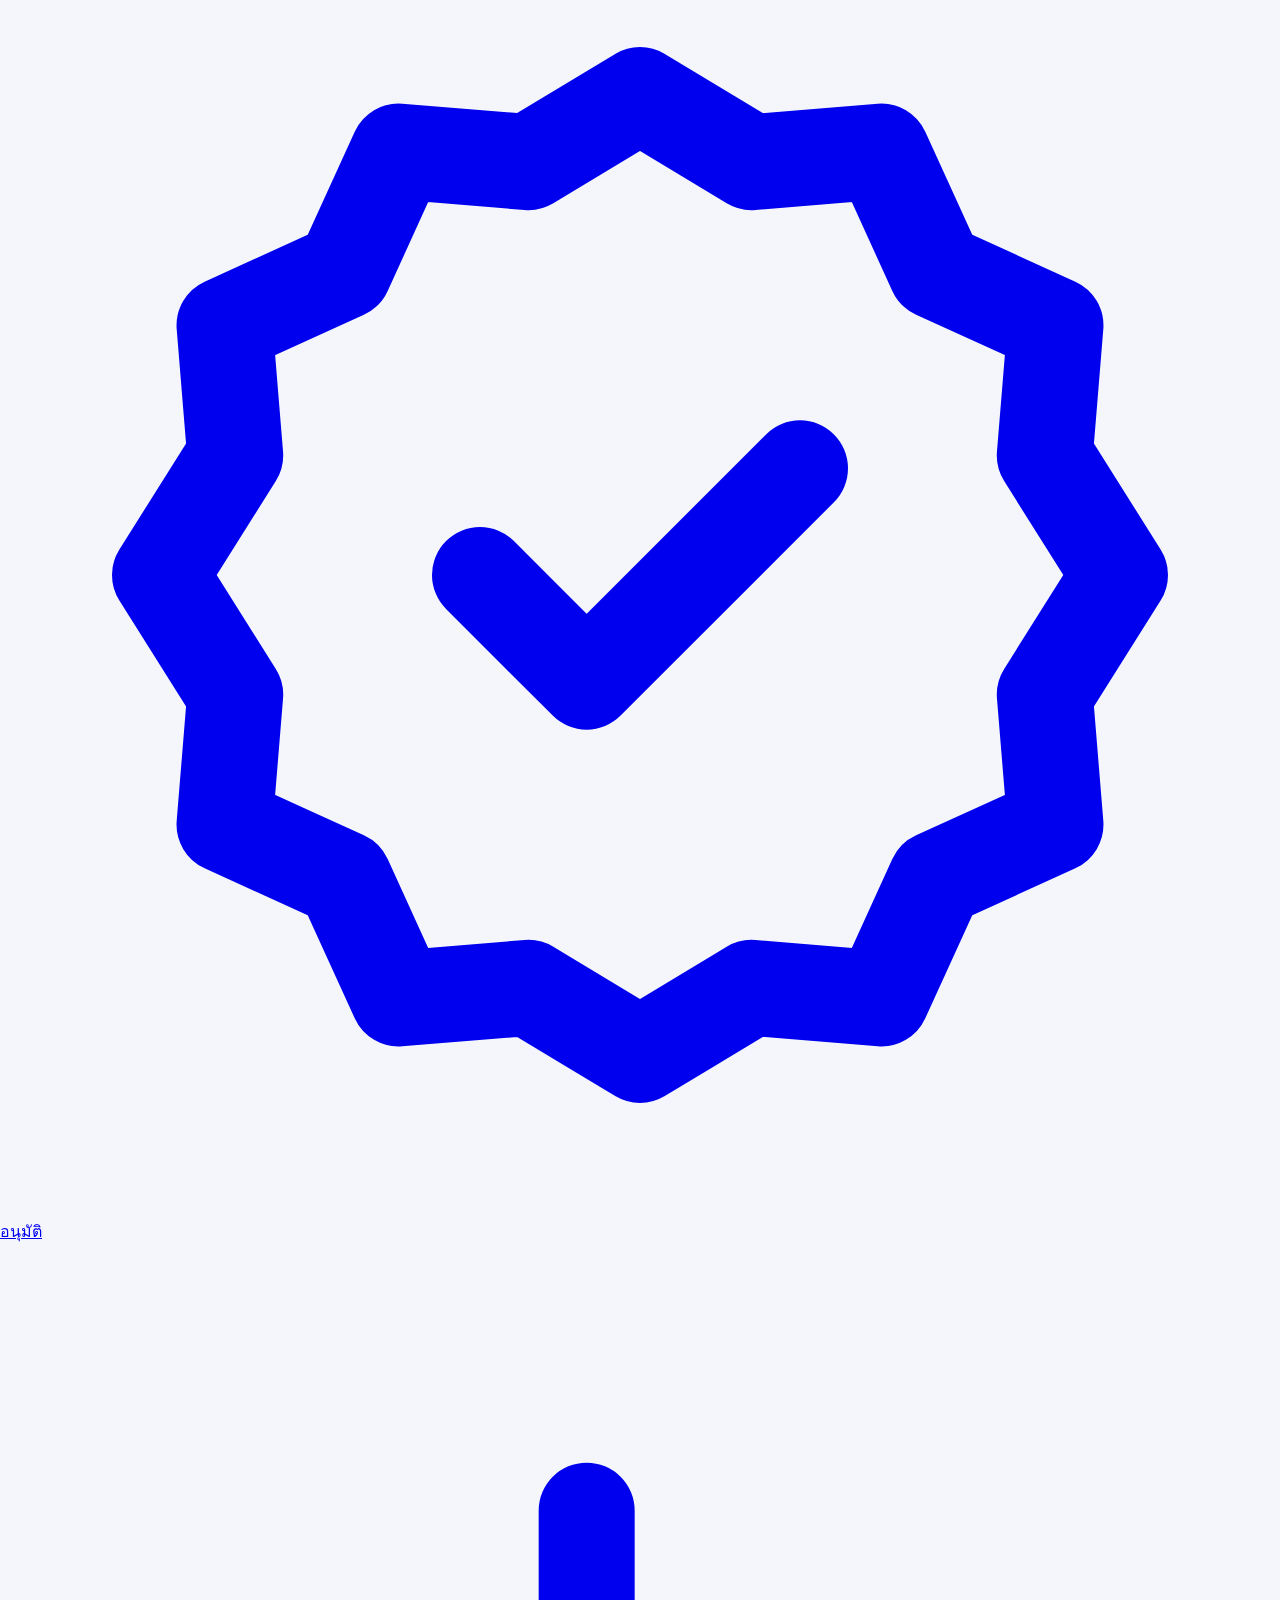
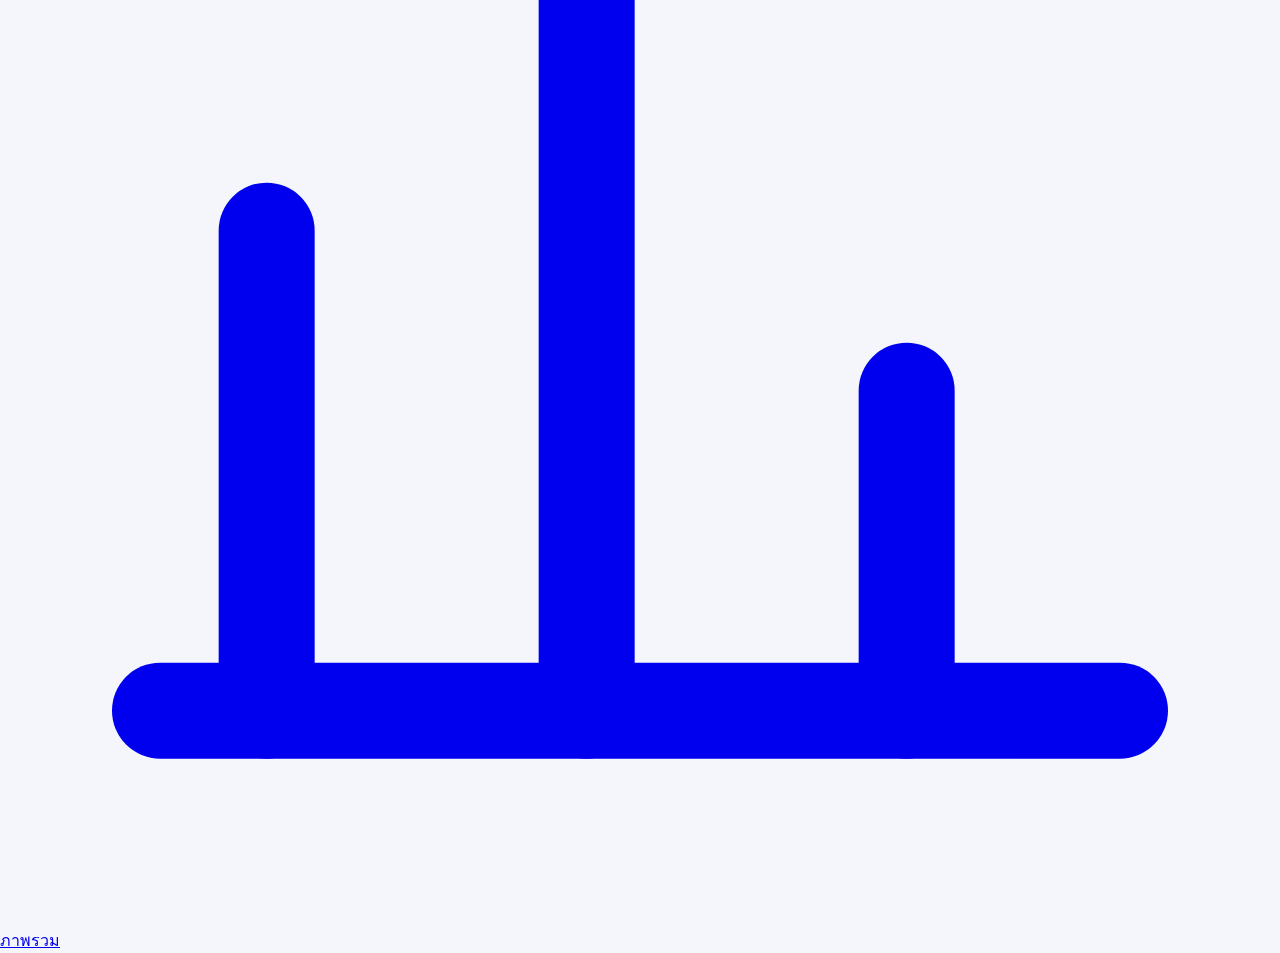
==== commit 252df5ad: "Redesign UI: refresh leave form + add my-requests, request-detail, approve, overview pages" ====
--- a/index.html
+++ b/index.html
@@ -3,144 +3,192 @@
 <head>
 <meta charset="UTF-8">
 <meta name="viewport" content="width=device-width, initial-scale=1.0, maximum-scale=1">
-<title>ระบบใบลาออนไลน์ | Phattha Packdee</title>
+<title>ยื่นใบลา | Phattha Packdee</title>
 <link rel="icon" type="image/png" href="assets/favicon.png">
 <link rel="apple-touch-icon" href="assets/apple-touch-icon.png">
 <link rel="stylesheet" href="css/style.css">
 </head>
 <body>
-  <div class="app">
-    <header class="app-header">
-      <img
-        class="app-logo"
-        src="assets/logo.png"
-        srcset="assets/logo.png 1x, assets/logo@2x.png 2x"
-        alt="Phattha Packdee"
-        width="72" height="66">
-      <h1>ระบบยื่นใบลาออนไลน์</h1>
-      <p class="subtitle">ใช้เวลากรอกไม่ถึง 2 นาที ข้อมูลถูกบันทึกอัตโนมัติ</p>
-      <p id="connStatus" class="conn-status checking">🔄 กำลังตรวจสอบการเชื่อมต่อ...</p>
-    </header>
+<a href="#main" class="skip-link">ข้ามไปยังเนื้อหาหลัก</a>
 
-    <form id="leaveForm" class="leave-form" novalidate>
+<header class="topbar">
+  <img class="logo-mark-img" src="assets/logo.png" srcset="assets/logo.png 1x, assets/logo@2x.png 2x" alt="Phattha Packdee" width="38" height="38">
+  <div>
+    <div class="brand-name">Phattha Packdee</div>
+    <div class="brand-sub">ระบบใบลาออนไลน์</div>
+  </div>
+  <div class="topbar-spacer"></div>
+</header>
 
-      <p class="req-legend"><span class="req">*</span> = จำเป็นต้องกรอก</p>
+<nav class="nav-tabs" aria-label="เมนูหลัก">
+  <a class="nav-tab active" href="index.html">
+    <svg viewBox="0 0 24 24" fill="none" stroke="currentColor" stroke-width="1.8" stroke-linecap="round" stroke-linejoin="round" aria-hidden="true"><path d="M7 3h7l5 5v13a1 1 0 0 1-1 1H7a1 1 0 0 1-1-1V4a1 1 0 0 1 1-1Z"/><path d="M14 3v5h5"/><path d="M12 12v5M9.5 14.5h5"/></svg>
+    ยื่นใบลา
+  </a>
+  <a class="nav-tab" href="my-requests.html">
+    <svg viewBox="0 0 24 24" fill="none" stroke="currentColor" stroke-width="1.8" stroke-linecap="round" stroke-linejoin="round" aria-hidden="true"><path d="M9 6h10M9 12h10M9 18h10"/><path d="m4 6 1.5 1.5L8 5"/><path d="m4 12 1.5 1.5L8 11"/><path d="m4 18 1.5 1.5L8 17"/></svg>
+    สถานะของฉัน
+  </a>
+  <a class="nav-tab" href="approve.html">
+    <svg viewBox="0 0 24 24" fill="none" stroke="currentColor" stroke-width="1.8" stroke-linecap="round" stroke-linejoin="round" aria-hidden="true"><path d="M12 3l2.09 1.26 2.44-.2 1.02 2.24 2.24 1.02-.2 2.44L21 12l-1.41 2.24.2 2.44-2.24 1.02-1.02 2.24-2.44-.2L12 21l-2.09-1.26-2.44.2-1.02-2.24-2.24-1.02.2-2.44L3 12l1.41-2.24-.2-2.44 2.24-1.02 1.02-2.24 2.44.2Z"/><path d="m9 12 2 2 4-4"/></svg>
+    อนุมัติ
+  </a>
+  <a class="nav-tab" href="overview.html">
+    <svg viewBox="0 0 24 24" fill="none" stroke="currentColor" stroke-width="1.8" stroke-linecap="round" stroke-linejoin="round" aria-hidden="true"><path d="M5 20V11M11 20V5M17 20v-6"/><path d="M3 20h18"/></svg>
+    ภาพรวม
+  </a>
+</nav>
 
-      <section class="form-section">
-        <h2><span class="step-badge">1</span> ข้อมูลผู้ลา</h2>
+<main id="main" class="shell">
 
-        <div class="field">
-          <label for="fullName">ชื่อ-นามสกุล <span class="req">*</span></label>
-          <input type="text" id="fullName" name="fullName" required autocomplete="name" placeholder="เช่น สมชาย ใจดี">
-        </div>
+  <div class="page-head">
+    <h1>ยื่นใบลาออนไลน์</h1>
+    <p>ใช้เวลากรอกไม่ถึง 2 นาที ข้อมูลถูกบันทึกอัตโนมัติ</p>
+  </div>
 
-        <div class="field-row">
-          <div class="field">
-            <label for="employeeId">รหัสพนักงาน</label>
-            <input type="text" id="employeeId" name="employeeId" autocomplete="off" placeholder="ถ้ามี">
-          </div>
-          <div class="field">
-            <label for="position">ตำแหน่ง</label>
-            <input type="text" id="position" name="position" placeholder="เช่น พนักงานคลังสินค้า">
-          </div>
-        </div>
+  <p id="connStatus" class="conn-status checking" style="display:block;text-align:center;margin-bottom:16px;">🔄 กำลังตรวจสอบการเชื่อมต่อ...</p>
 
-        <div class="field">
-          <label for="department">แผนก / ฝ่าย <span class="req">*</span></label>
-          <input type="text" id="department" name="department" required placeholder="เช่น ฝ่ายจัดส่ง">
-        </div>
+  <form id="leaveForm" class="leave-form" novalidate>
+    <p style="font-size:0.8rem;color:var(--muted);margin:0 0 10px;text-align:right;"><span class="req">*</span> = จำเป็นต้องกรอก</p>
 
-        <div class="field">
-          <label for="phone">เบอร์ติดต่อระหว่างลา <span class="req">*</span></label>
-          <input type="tel" id="phone" name="phone" required inputmode="tel" autocomplete="tel" placeholder="08X-XXX-XXXX">
-          <p class="hint">เบอร์ที่หัวหน้างานติดต่อได้ระหว่างที่ท่านลา</p>
-        </div>
-      </section>
+    <section class="card">
+      <h2><span class="step-badge">1</span> ข้อมูลผู้ลา</h2>
 
-      <section class="form-section">
-        <h2><span class="step-badge">2</span> รายละเอียดการลา</h2>
-
-        <div class="field">
-          <label for="leaveType">ประเภทการลา <span class="req">*</span></label>
-          <div class="select-wrap">
-            <select id="leaveType" name="leaveType" required>
-              <option value="" disabled selected>แตะเพื่อเลือกประเภทการลา</option>
-              <option value="ลาป่วย">🤒 ลาป่วย</option>
-              <option value="ลากิจ">🏠 ลากิจส่วนตัว</option>
-              <option value="ลาพักร้อน">🏖️ ลาพักร้อน</option>
-              <option value="ลาคลอด">👶 ลาคลอด</option>
-              <option value="ลาบวช">🙏 ลาบวช</option>
-              <option value="ลาไม่รับค่าจ้าง">📄 ลาไม่รับค่าจ้าง</option>
-              <option value="อื่นๆ">✏️ อื่นๆ</option>
-            </select>
-          </div>
-        </div>
-
-        <div class="field-row">
-          <div class="field">
-            <label for="startDate">วันที่เริ่มลา <span class="req">*</span></label>
-            <input type="date" id="startDate" name="startDate" required>
-          </div>
-          <div class="field">
-            <label for="endDate">วันสุดท้ายที่ลา <span class="req">*</span></label>
-            <input type="date" id="endDate" name="endDate" required>
-          </div>
-        </div>
-
-        <div class="days-summary" aria-live="polite">
-          <span class="days-summary-icon">📅</span>
-          <span class="days-summary-label">รวมจำนวนวันลา</span>
-          <input type="text" id="totalDays" name="totalDays" readonly placeholder="เลือกวันที่ก่อน" class="days-summary-value">
-        </div>
-
-        <div class="field">
-          <label for="reason">เหตุผลการลา <span class="req">*</span></label>
-          <textarea id="reason" name="reason" rows="3" required placeholder="เช่น มีไข้สูง ไปพบแพทย์ / ติดธุระครอบครัวต่างจังหวัด"></textarea>
-        </div>
-      </section>
-
-      <section class="form-section">
-        <h2><span class="step-badge">3</span> การอนุมัติ</h2>
-
-        <div class="field">
-          <label for="approver">ผู้อนุมัติ (หัวหน้างาน) <span class="req">*</span></label>
-          <input type="text" id="approver" name="approver" required placeholder="ชื่อหัวหน้างานของท่าน">
-        </div>
-
-        <div class="field">
-          <label for="signature">ลงชื่อผู้ยื่นคำร้อง <span class="req">*</span></label>
-          <input type="text" id="signature" name="signature" required placeholder="พิมพ์ชื่อ-นามสกุลแทนลายเซ็น">
-          <p class="hint">การพิมพ์ชื่อถือเป็นการยืนยันว่าข้อมูลข้างต้นเป็นความจริง</p>
-        </div>
-      </section>
-
-      <div class="form-actions">
-        <button type="submit" id="submitBtn" class="btn-primary">📨 ส่งใบลา</button>
-        <button type="reset" class="btn-secondary">ล้างข้อมูล</button>
+      <div class="field">
+        <label for="fullName">ชื่อ-นามสกุล <span class="req">*</span></label>
+        <input type="text" id="fullName" name="fullName" required autocomplete="name" placeholder="เช่น สมชาย ใจดี">
       </div>
 
-      <p id="statusMsg" class="status-msg" role="status"></p>
-    </form>
+      <div class="field-row">
+        <div class="field">
+          <label for="employeeId">รหัสพนักงาน</label>
+          <input type="text" id="employeeId" name="employeeId" autocomplete="off" placeholder="ถ้ามี">
+        </div>
+        <div class="field">
+          <label for="position">ตำแหน่ง</label>
+          <input type="text" id="position" name="position" placeholder="เช่น พนักงานคลังสินค้า">
+        </div>
+      </div>
 
-    <footer class="app-footer">
-      <img class="footer-logo" src="assets/logo.png" alt="" width="28" height="26" aria-hidden="true">
-      <p>ระบบใบลาภายในองค์กร · ข้อมูลจะถูกบันทึกลง Google Sheet โดยอัตโนมัติ</p>
-      <button type="button" id="recheckBtn" class="btn-link">🔄 ทดสอบการเชื่อมต่ออีกครั้ง</button>
-    </footer>
+      <div class="field">
+        <label for="department">แผนก / ฝ่าย <span class="req">*</span></label>
+        <input type="text" id="department" name="department" required placeholder="เช่น ฝ่ายจัดส่ง">
+      </div>
+
+      <div class="field">
+        <label for="phone">เบอร์ติดต่อระหว่างลา <span class="req">*</span></label>
+        <input type="tel" id="phone" name="phone" required inputmode="tel" autocomplete="tel" placeholder="08X-XXX-XXXX">
+        <p class="hint">เบอร์ที่หัวหน้างานติดต่อได้ระหว่างที่ท่านลา</p>
+      </div>
+    </section>
+
+    <section class="card">
+      <h2><span class="step-badge">2</span> รายละเอียดการลา</h2>
+
+      <div class="field">
+        <label for="leaveType">ประเภทการลา <span class="req">*</span></label>
+        <div class="select-wrap">
+          <select id="leaveType" name="leaveType" required>
+            <option value="" disabled selected>แตะเพื่อเลือกประเภทการลา</option>
+            <option value="ลาป่วย">ลาป่วย</option>
+            <option value="ลากิจ">ลากิจส่วนตัว</option>
+            <option value="ลาพักร้อน">ลาพักร้อน</option>
+            <option value="ลาคลอด">ลาคลอด</option>
+            <option value="ลาบวช">ลาบวช</option>
+            <option value="ลาไม่รับค่าจ้าง">ลาไม่รับค่าจ้าง</option>
+            <option value="อื่นๆ">อื่นๆ</option>
+          </select>
+        </div>
+      </div>
+
+      <div class="field-row">
+        <div class="field">
+          <label for="startDate">วันที่เริ่มลา <span class="req">*</span></label>
+          <input type="date" id="startDate" name="startDate" required>
+        </div>
+        <div class="field">
+          <label for="endDate">วันสุดท้ายที่ลา <span class="req">*</span></label>
+          <input type="date" id="endDate" name="endDate" required>
+        </div>
+      </div>
+
+      <div class="days-summary" aria-live="polite">
+        <span class="days-summary-icon" aria-hidden="true">📅</span>
+        <span class="days-summary-label">รวมจำนวนวันลา</span>
+        <input type="text" id="totalDays" name="totalDays" readonly placeholder="เลือกวันที่ก่อน" class="days-summary-value">
+      </div>
+
+      <div class="field">
+        <label for="reason">เหตุผลการลา <span class="req">*</span></label>
+        <textarea id="reason" name="reason" rows="3" required placeholder="เช่น มีไข้สูง ไปพบแพทย์ / ติดธุระครอบครัวต่างจังหวัด"></textarea>
+      </div>
+    </section>
+
+    <section class="card">
+      <h2><span class="step-badge">3</span> การอนุมัติ</h2>
+
+      <div class="field">
+        <label for="approver">ผู้อนุมัติ (หัวหน้างาน) <span class="req">*</span></label>
+        <input type="text" id="approver" name="approver" required placeholder="ชื่อหัวหน้างานของท่าน">
+      </div>
+
+      <div class="field">
+        <label for="signature">ลงชื่อผู้ยื่นคำร้อง <span class="req">*</span></label>
+        <input type="text" id="signature" name="signature" required placeholder="พิมพ์ชื่อ-นามสกุลแทนลายเซ็น">
+        <p class="hint">การพิมพ์ชื่อถือเป็นการยืนยันว่าข้อมูลข้างต้นเป็นความจริง</p>
+      </div>
+    </section>
+
+    <div class="btn-row">
+      <button type="submit" id="submitBtn" class="btn-primary btn-block" style="flex:2;">ส่งใบลา</button>
+      <button type="reset" class="btn-secondary" style="flex:1;">ล้างข้อมูล</button>
+    </div>
+
+    <p id="statusMsg" class="status-msg" role="status" style="text-align:center;margin-top:14px;font-size:0.9rem;min-height:20px;"></p>
+  </form>
+
+  <footer class="app-footer">
+    <img class="footer-logo" src="assets/logo.png" alt="" width="28" height="26" aria-hidden="true" style="opacity:.55;display:block;margin:0 auto 8px;">
+    <p>ระบบใบลาภายในองค์กร · ข้อมูลจะถูกบันทึกลง Google Sheet โดยอัตโนมัติ</p>
+    <button type="button" id="recheckBtn" class="btn-link">🔄 ทดสอบการเชื่อมต่ออีกครั้ง</button>
+  </footer>
+
+</main>
+
+<!-- Popup แจ้งผลการส่งใบลา -->
+<div id="resultModal" class="modal-overlay" hidden>
+  <div class="modal-box center" role="alertdialog" aria-modal="true" aria-labelledby="modalTitle" aria-describedby="modalMessage">
+    <div id="modalIcon" class="modal-icon">✅</div>
+    <h3 id="modalTitle" class="modal-title">หัวข้อ</h3>
+    <p id="modalMessage" class="modal-message">ข้อความ</p>
+    <ol id="modalSteps" class="modal-steps" style="list-style:none;margin:0 0 20px;padding:12px 14px;text-align:left;background:#f8fafc;border-radius:10px;"></ol>
+    <button type="button" id="modalCloseBtn" class="btn btn-primary btn-block">ตกลง</button>
   </div>
+</div>
 
-  <!-- Popup แจ้งผลการส่งใบลา: แสดงทุกครั้งที่กด "ส่งใบลา" ไม่ว่าสำเร็จหรือไม่ พร้อมบอกว่าติดขั้นตอนไหน -->
-  <div id="resultModal" class="modal-overlay" hidden>
-    <div class="modal-box" role="alertdialog" aria-modal="true" aria-labelledby="modalTitle" aria-describedby="modalMessage">
-      <div id="modalIcon" class="modal-icon">✅</div>
-      <h3 id="modalTitle" class="modal-title">หัวข้อ</h3>
-      <p id="modalMessage" class="modal-message">ข้อความ</p>
-      <ol id="modalSteps" class="modal-steps"></ol>
-      <button type="button" id="modalCloseBtn" class="btn-primary modal-close-btn">ตกลง</button>
-    </div>
+<!-- Bottom tab bar: mobile only -->
+<nav class="bottom-nav" aria-label="เมนูหลัก (มือถือ)">
+  <div class="bottom-nav-list">
+    <a class="bottom-nav-item active" href="index.html">
+      <svg viewBox="0 0 24 24" fill="none" stroke="currentColor" stroke-width="1.8" stroke-linecap="round" stroke-linejoin="round" aria-hidden="true"><path d="M7 3h7l5 5v13a1 1 0 0 1-1 1H7a1 1 0 0 1-1-1V4a1 1 0 0 1 1-1Z"/><path d="M14 3v5h5"/><path d="M12 12v5M9.5 14.5h5"/></svg>
+      ยื่นใบลา
+    </a>
+    <a class="bottom-nav-item" href="my-requests.html">
+      <svg viewBox="0 0 24 24" fill="none" stroke="currentColor" stroke-width="1.8" stroke-linecap="round" stroke-linejoin="round" aria-hidden="true"><path d="M9 6h10M9 12h10M9 18h10"/><path d="m4 6 1.5 1.5L8 5"/><path d="m4 12 1.5 1.5L8 11"/><path d="m4 18 1.5 1.5L8 17"/></svg>
+      สถานะ
+    </a>
+    <a class="bottom-nav-item" href="approve.html">
+      <svg viewBox="0 0 24 24" fill="none" stroke="currentColor" stroke-width="1.8" stroke-linecap="round" stroke-linejoin="round" aria-hidden="true"><path d="M12 3l2.09 1.26 2.44-.2 1.02 2.24 2.24 1.02-.2 2.44L21 12l-1.41 2.24.2 2.44-2.24 1.02-1.02 2.24-2.44-.2L12 21l-2.09-1.26-2.44.2-1.02-2.24-2.24-1.02.2-2.44L3 12l1.41-2.24-.2-2.44 2.24-1.02 1.02-2.24 2.44.2Z"/><path d="m9 12 2 2 4-4"/></svg>
+      อนุมัติ
+    </a>
+    <a class="bottom-nav-item" href="overview.html">
+      <svg viewBox="0 0 24 24" fill="none" stroke="currentColor" stroke-width="1.8" stroke-linecap="round" stroke-linejoin="round" aria-hidden="true"><path d="M5 20V11M11 20V5M17 20v-6"/><path d="M3 20h18"/></svg>
+      ภาพรวม
+    </a>
   </div>
+</nav>
 
-  <script src="js/config.js"></script>
-  <script src="js/app.js"></script>
+<script src="js/config.js"></script>
+<script src="js/app.js"></script>
 </body>
 </html>
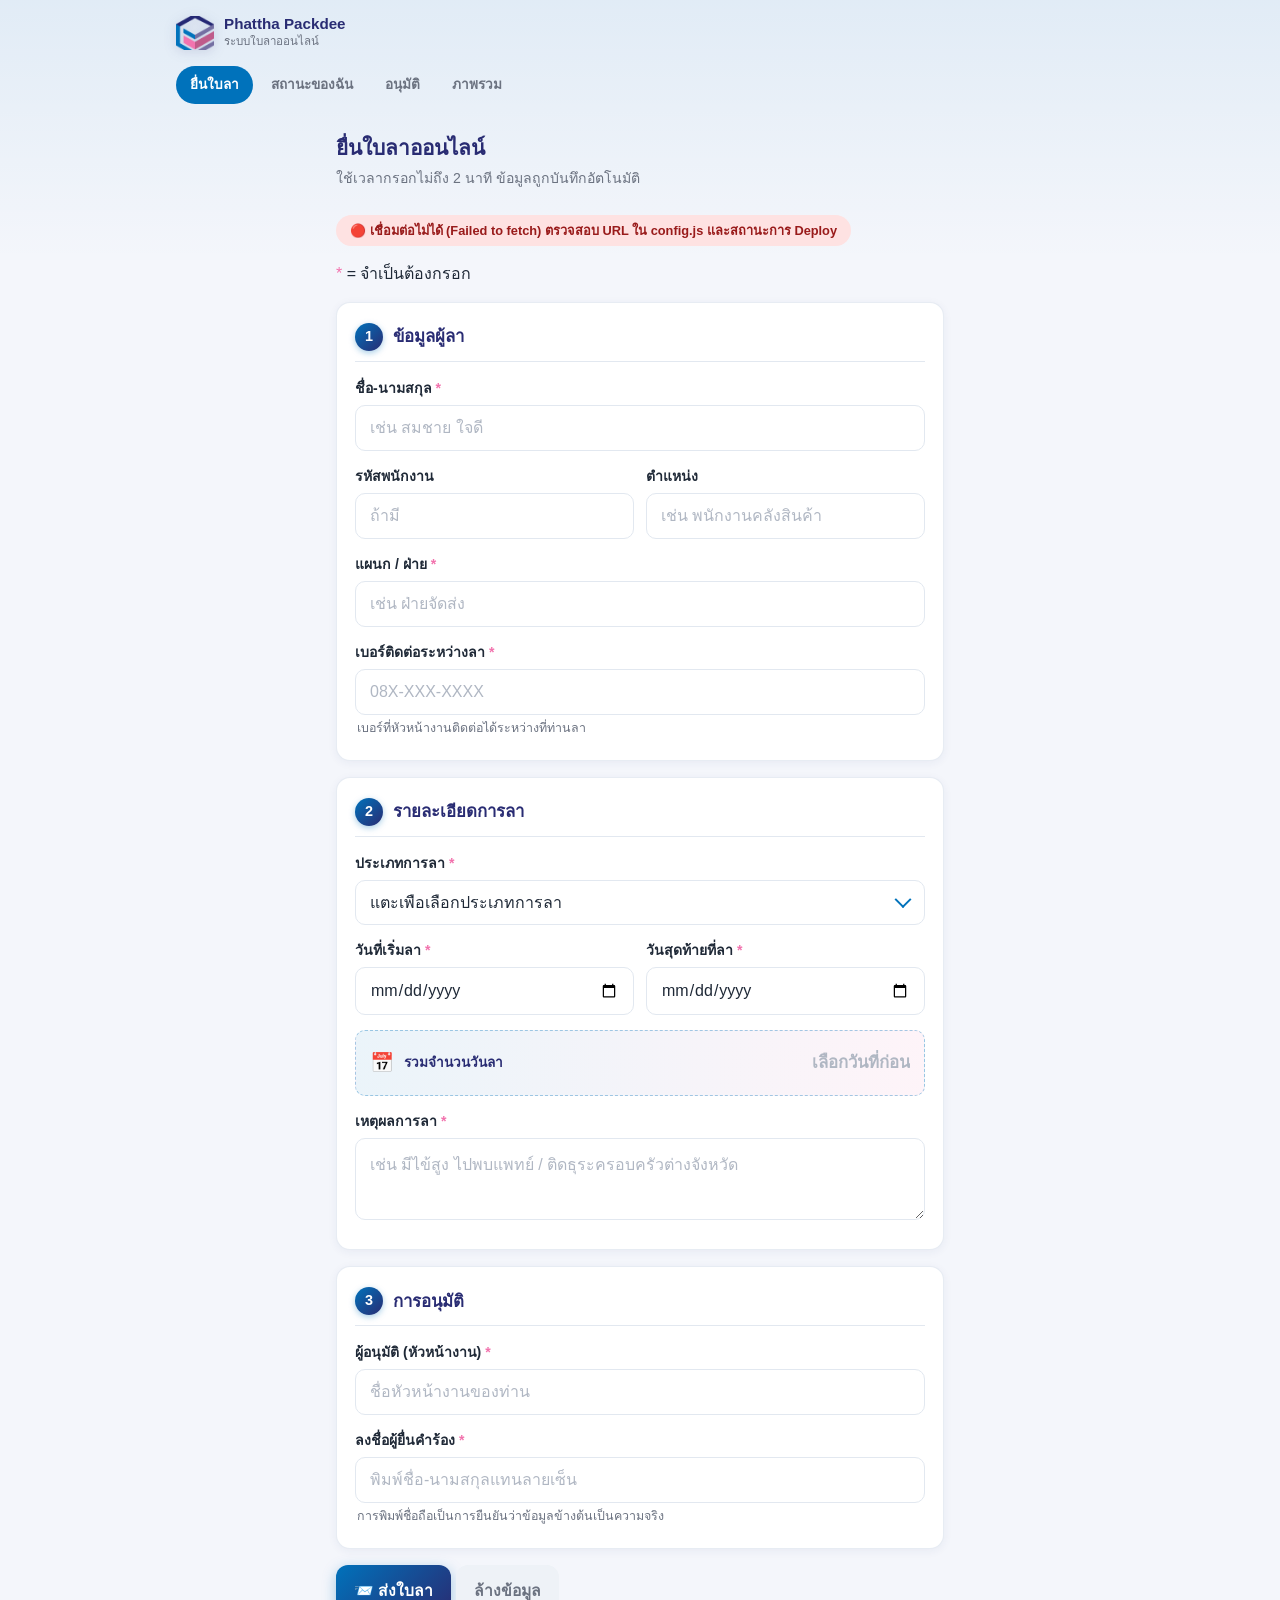
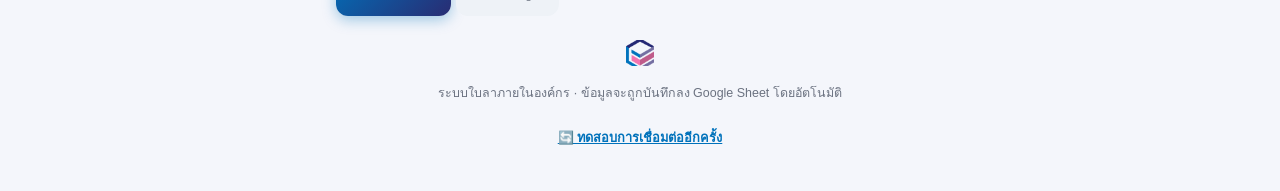
==== commit 125149a4: "v2: multi-page leave system (status, approve, overview, detail) wired to real backend - Rewrite apps" ====
--- a/index.html
+++ b/index.html
@@ -17,26 +17,13 @@
     <div class="brand-name">Phattha Packdee</div>
     <div class="brand-sub">ระบบใบลาออนไลน์</div>
   </div>
-  <div class="topbar-spacer"></div>
 </header>
 
 <nav class="nav-tabs" aria-label="เมนูหลัก">
-  <a class="nav-tab active" href="index.html">
-    <svg viewBox="0 0 24 24" fill="none" stroke="currentColor" stroke-width="1.8" stroke-linecap="round" stroke-linejoin="round" aria-hidden="true"><path d="M7 3h7l5 5v13a1 1 0 0 1-1 1H7a1 1 0 0 1-1-1V4a1 1 0 0 1 1-1Z"/><path d="M14 3v5h5"/><path d="M12 12v5M9.5 14.5h5"/></svg>
-    ยื่นใบลา
-  </a>
-  <a class="nav-tab" href="my-requests.html">
-    <svg viewBox="0 0 24 24" fill="none" stroke="currentColor" stroke-width="1.8" stroke-linecap="round" stroke-linejoin="round" aria-hidden="true"><path d="M9 6h10M9 12h10M9 18h10"/><path d="m4 6 1.5 1.5L8 5"/><path d="m4 12 1.5 1.5L8 11"/><path d="m4 18 1.5 1.5L8 17"/></svg>
-    สถานะของฉัน
-  </a>
-  <a class="nav-tab" href="approve.html">
-    <svg viewBox="0 0 24 24" fill="none" stroke="currentColor" stroke-width="1.8" stroke-linecap="round" stroke-linejoin="round" aria-hidden="true"><path d="M12 3l2.09 1.26 2.44-.2 1.02 2.24 2.24 1.02-.2 2.44L21 12l-1.41 2.24.2 2.44-2.24 1.02-1.02 2.24-2.44-.2L12 21l-2.09-1.26-2.44.2-1.02-2.24-2.24-1.02.2-2.44L3 12l1.41-2.24-.2-2.44 2.24-1.02 1.02-2.24 2.44.2Z"/><path d="m9 12 2 2 4-4"/></svg>
-    อนุมัติ
-  </a>
-  <a class="nav-tab" href="overview.html">
-    <svg viewBox="0 0 24 24" fill="none" stroke="currentColor" stroke-width="1.8" stroke-linecap="round" stroke-linejoin="round" aria-hidden="true"><path d="M5 20V11M11 20V5M17 20v-6"/><path d="M3 20h18"/></svg>
-    ภาพรวม
-  </a>
+  <a class="nav-tab active" href="index.html">ยื่นใบลา</a>
+  <a class="nav-tab" href="my-requests.html">สถานะของฉัน</a>
+  <a class="nav-tab" href="approve.html">อนุมัติ</a>
+  <a class="nav-tab" href="overview.html">ภาพรวม</a>
 </nav>
 
 <main id="main" class="shell">
@@ -46,10 +33,11 @@
     <p>ใช้เวลากรอกไม่ถึง 2 นาที ข้อมูลถูกบันทึกอัตโนมัติ</p>
   </div>
 
-  <p id="connStatus" class="conn-status checking" style="display:block;text-align:center;margin-bottom:16px;">🔄 กำลังตรวจสอบการเชื่อมต่อ...</p>
+  <p id="connStatus" class="conn-status checking">🔄 กำลังตรวจสอบการเชื่อมต่อ...</p>
 
   <form id="leaveForm" class="leave-form" novalidate>
-    <p style="font-size:0.8rem;color:var(--muted);margin:0 0 10px;text-align:right;"><span class="req">*</span> = จำเป็นต้องกรอก</p>
+
+    <p class="req-legend"><span class="req">*</span> = จำเป็นต้องกรอก</p>
 
     <section class="card">
       <h2><span class="step-badge">1</span> ข้อมูลผู้ลา</h2>
@@ -90,13 +78,13 @@
         <div class="select-wrap">
           <select id="leaveType" name="leaveType" required>
             <option value="" disabled selected>แตะเพื่อเลือกประเภทการลา</option>
-            <option value="ลาป่วย">ลาป่วย</option>
-            <option value="ลากิจ">ลากิจส่วนตัว</option>
-            <option value="ลาพักร้อน">ลาพักร้อน</option>
-            <option value="ลาคลอด">ลาคลอด</option>
-            <option value="ลาบวช">ลาบวช</option>
-            <option value="ลาไม่รับค่าจ้าง">ลาไม่รับค่าจ้าง</option>
-            <option value="อื่นๆ">อื่นๆ</option>
+            <option value="ลาป่วย">🤒 ลาป่วย</option>
+            <option value="ลากิจ">🏠 ลากิจส่วนตัว</option>
+            <option value="ลาพักร้อน">🏖️ ลาพักร้อน</option>
+            <option value="ลาคลอด">👶 ลาคลอด</option>
+            <option value="ลาบวช">🙏 ลาบวช</option>
+            <option value="ลาไม่รับค่าจ้าง">📄 ลาไม่รับค่าจ้าง</option>
+            <option value="อื่นๆ">✏️ อื่นๆ</option>
           </select>
         </div>
       </div>
@@ -139,34 +127,34 @@
       </div>
     </section>
 
-    <div class="btn-row">
-      <button type="submit" id="submitBtn" class="btn-primary btn-block" style="flex:2;">ส่งใบลา</button>
-      <button type="reset" class="btn-secondary" style="flex:1;">ล้างข้อมูล</button>
+    <div class="form-actions">
+      <button type="submit" id="submitBtn" class="btn-primary">📨 ส่งใบลา</button>
+      <button type="reset" class="btn-secondary">ล้างข้อมูล</button>
     </div>
 
-    <p id="statusMsg" class="status-msg" role="status" style="text-align:center;margin-top:14px;font-size:0.9rem;min-height:20px;"></p>
+    <p id="statusMsg" class="status-msg" role="status"></p>
   </form>
 
   <footer class="app-footer">
-    <img class="footer-logo" src="assets/logo.png" alt="" width="28" height="26" aria-hidden="true" style="opacity:.55;display:block;margin:0 auto 8px;">
+    <img class="footer-logo" src="assets/logo.png" alt="" width="28" height="26" aria-hidden="true">
     <p>ระบบใบลาภายในองค์กร · ข้อมูลจะถูกบันทึกลง Google Sheet โดยอัตโนมัติ</p>
     <button type="button" id="recheckBtn" class="btn-link">🔄 ทดสอบการเชื่อมต่ออีกครั้ง</button>
   </footer>
 
 </main>
 
-<!-- Popup แจ้งผลการส่งใบลา -->
+<!-- Popup แจ้งผลการส่งใบลา: แสดงทุกครั้งที่กด "ส่งใบลา" ไม่ว่าสำเร็จหรือไม่ พร้อมบอกว่าติดขั้นตอนไหน -->
 <div id="resultModal" class="modal-overlay" hidden>
-  <div class="modal-box center" role="alertdialog" aria-modal="true" aria-labelledby="modalTitle" aria-describedby="modalMessage">
+  <div class="modal-box" role="alertdialog" aria-modal="true" aria-labelledby="modalTitle" aria-describedby="modalMessage">
     <div id="modalIcon" class="modal-icon">✅</div>
     <h3 id="modalTitle" class="modal-title">หัวข้อ</h3>
     <p id="modalMessage" class="modal-message">ข้อความ</p>
-    <ol id="modalSteps" class="modal-steps" style="list-style:none;margin:0 0 20px;padding:12px 14px;text-align:left;background:#f8fafc;border-radius:10px;"></ol>
-    <button type="button" id="modalCloseBtn" class="btn btn-primary btn-block">ตกลง</button>
+    <ol id="modalSteps" class="modal-steps"></ol>
+    <div id="modalActions" class="modal-actions" style="margin-bottom:10px;"></div>
+    <button type="button" id="modalCloseBtn" class="btn-primary modal-close-btn">ตกลง</button>
   </div>
 </div>
 
-<!-- Bottom tab bar: mobile only -->
 <nav class="bottom-nav" aria-label="เมนูหลัก (มือถือ)">
   <div class="bottom-nav-list">
     <a class="bottom-nav-item active" href="index.html">
@@ -189,6 +177,8 @@
 </nav>
 
 <script src="js/config.js"></script>
+<script src="js/common.js"></script>
+<script src="js/api.js"></script>
 <script src="js/app.js"></script>
 </body>
 </html>
--- a/css/style.css
+++ b/css/style.css
@@ -1,4 +1,12 @@
+/* ==========================================================================
+   Phattha Packdee — Leave System Design System
+   Extends the original single-page form's tokens into a shared component
+   library used across all pages (form, my requests, detail, approve,
+   overview). Keep this file as the single source of truth for tokens.
+   ========================================================================== */
+
 :root {
+  /* ---- Brand tokens (from existing app, kept identical) ---- */
   --primary: #0072bb;
   --primary-dark: #292c73;
   --accent: #f272ad;
@@ -9,68 +17,276 @@
   --border: #e2e8f0;
   --danger: #dc2626;
   --success: #16a34a;
+  --warning: #d97706;
   --radius: 14px;
+  --radius-sm: 10px;
+
+  /* ---- Semantic status tokens ---- */
+  --status-pending-bg: #fef3c7;
+  --status-pending-fg: #92400e;
+  --status-approved-bg: #dcfce7;
+  --status-approved-fg: #166534;
+  --status-rejected-bg: #fee2e2;
+  --status-rejected-fg: #991b1b;
+
+  /* ---- Spacing scale (4/8pt rhythm) ---- */
+  --sp-1: 4px;
+  --sp-2: 8px;
+  --sp-3: 12px;
+  --sp-4: 16px;
+  --sp-5: 24px;
+  --sp-6: 32px;
+  --sp-7: 48px;
+
+  /* ---- Motion ---- */
+  --ease-out: cubic-bezier(0.16, 1, 0.3, 1);
+  --dur-fast: 150ms;
+  --dur-base: 220ms;
 }
 
 * { box-sizing: border-box; }
+
+html { -webkit-text-size-adjust: 100%; }
 
 body {
   margin: 0;
-  font-family: "Segoe UI", "Sarabun", "Noto Sans Thai", Tahoma, sans-serif;
+  font-family: "Sarabun", "Noto Sans Thai", "Segoe UI", Tahoma, sans-serif;
   background:
     linear-gradient(180deg, rgba(0, 114, 187, 0.08) 0%, rgba(244, 246, 251, 0) 260px),
     var(--bg);
   color: var(--text);
   -webkit-font-smoothing: antialiased;
-}
-
-.app {
+  font-size: 16px;
+  line-height: 1.5;
+  padding-bottom: 76px; /* space for fixed bottom nav on mobile */
+}
+
+a { color: inherit; }
+
+.shell {
   max-width: 640px;
   margin: 0 auto;
-  padding: 16px 16px 48px;
-}
-
-/* ---------------- Header ---------------- */
-
-.app-header {
-  text-align: center;
-  padding: 28px 8px 12px;
-}
-
-.app-logo {
-  display: block;
-  margin: 0 auto 10px;
-  height: 66px;
-  width: auto;
+  padding: 16px 16px 32px;
+}
+
+.shell-wide {
+  max-width: 960px;
+  margin: 0 auto;
+  padding: 16px 16px 32px;
+}
+
+/* ---------------- Skip link (a11y) ---------------- */
+.skip-link {
+  position: absolute;
+  left: -9999px;
+  top: 0;
+  background: var(--primary-dark);
+  color: #fff;
+  padding: 10px 16px;
+  border-radius: 0 0 8px 0;
+  z-index: 2000;
+}
+.skip-link:focus { left: 0; }
+
+/* ---------------- Top bar ---------------- */
+.topbar {
+  display: flex;
+  align-items: center;
+  gap: 10px;
+  padding: 14px 16px;
+  max-width: 960px;
+  margin: 0 auto;
+}
+
+.logo-mark {
+  flex: none;
+  width: 38px;
+  height: 38px;
+  border-radius: 11px;
+  background: linear-gradient(135deg, var(--primary) 0%, var(--primary-dark) 100%);
+  color: #fff;
+  display: flex;
+  align-items: center;
+  justify-content: center;
+  font-weight: 800;
+  font-size: 0.95rem;
+  letter-spacing: -0.02em;
+  box-shadow: 0 2px 8px rgba(0, 114, 187, 0.35);
+}
+
+.logo-mark-img {
+  flex: none;
+  width: 38px;
+  height: 38px;
+  object-fit: contain;
   filter: drop-shadow(0 2px 6px rgba(41, 44, 115, 0.18));
 }
 
-.app-header h1 {
-  font-size: 1.5rem;
-  margin: 0 0 6px;
+/* ---------------- Mockup notice banner ---------------- */
+.mockup-banner {
+  display: flex;
+  align-items: center;
+  gap: 8px;
+  background: #fffbeb;
+  border: 1px solid #fde68a;
+  color: #92400e;
+  font-size: 0.8rem;
+  font-weight: 600;
+  padding: 10px 14px;
+  border-radius: var(--radius-sm);
+  margin-bottom: 16px;
+}
+
+.brand-name {
+  font-weight: 700;
+  font-size: 0.95rem;
   color: var(--primary-dark);
-}
-
-.subtitle {
-  color: var(--muted);
-  font-size: 0.9rem;
+  line-height: 1.2;
+}
+
+.brand-sub {
+  font-size: 0.72rem;
+  color: var(--muted);
+}
+
+.topbar-spacer { flex: 1; }
+
+.topbar-user {
+  display: flex;
+  align-items: center;
+  gap: 8px;
+  font-size: 0.82rem;
+  color: var(--muted);
+}
+
+.avatar {
+  width: 30px;
+  height: 30px;
+  border-radius: 50%;
+  background: #eef2f7;
+  color: var(--primary-dark);
+  display: flex;
+  align-items: center;
+  justify-content: center;
+  font-weight: 700;
+  font-size: 0.78rem;
+  flex: none;
+}
+
+/* ---------------- Desktop top nav (tabs) ---------------- */
+.nav-tabs {
+  display: flex;
+  gap: 4px;
+  max-width: 960px;
+  margin: 0 auto;
+  padding: 0 16px 12px;
+  overflow-x: auto;
+}
+
+.nav-tab {
+  display: inline-flex;
+  align-items: center;
+  gap: 6px;
+  padding: 9px 14px;
+  border-radius: 999px;
+  font-size: 0.85rem;
+  font-weight: 600;
+  color: var(--muted);
+  text-decoration: none;
+  white-space: nowrap;
+  transition: background var(--dur-fast) var(--ease-out), color var(--dur-fast) var(--ease-out);
+}
+
+.nav-tab:hover { background: #eef2f7; color: var(--text); }
+
+.nav-tab.active {
+  background: var(--primary);
+  color: #fff;
+}
+
+.nav-tab svg { width: 16px; height: 16px; flex: none; }
+
+/* ---------------- Bottom tab bar (mobile) ---------------- */
+.bottom-nav {
+  position: fixed;
+  left: 0; right: 0; bottom: 0;
+  z-index: 100;
+  display: none;
+  background: #fff;
+  border-top: 1px solid var(--border);
+  padding: 6px 4px calc(6px + env(safe-area-inset-bottom, 0px));
+  box-shadow: 0 -4px 16px rgba(15, 23, 42, 0.06);
+}
+
+.bottom-nav-list {
+  display: flex;
+  max-width: 640px;
+  margin: 0 auto;
+}
+
+.bottom-nav-item {
+  flex: 1;
+  display: flex;
+  flex-direction: column;
+  align-items: center;
+  gap: 3px;
+  padding: 6px 2px;
+  min-height: 48px;
+  justify-content: center;
+  text-decoration: none;
+  color: var(--muted);
+  font-size: 0.68rem;
+  font-weight: 600;
+  border-radius: 10px;
+  position: relative;
+}
+
+.bottom-nav-item svg { width: 22px; height: 22px; }
+
+.bottom-nav-item.active { color: var(--primary); }
+
+.bottom-nav-item .nav-badge {
+  position: absolute;
+  top: 2px;
+  right: calc(50% - 18px);
+  min-width: 16px;
+  height: 16px;
+  padding: 0 4px;
+  border-radius: 999px;
+  background: var(--accent);
+  color: #fff;
+  font-size: 0.62rem;
+  font-weight: 700;
+  display: flex;
+  align-items: center;
+  justify-content: center;
+}
+
+@media (max-width: 720px) {
+  .nav-tabs { display: none; }
+  .bottom-nav { display: block; }
+}
+@media (min-width: 721px) {
+  body { padding-bottom: 0; }
+}
+
+/* ---------------- Page heading ---------------- */
+.page-head {
+  margin-bottom: var(--sp-4);
+}
+.page-head h1 {
+  font-size: 1.3rem;
+  margin: 0 0 4px;
+  color: var(--primary-dark);
+}
+.page-head p {
   margin: 0;
-}
-
-.leave-form {
-  margin-top: 14px;
-}
-
-.req-legend {
-  font-size: 0.8rem;
-  color: var(--muted);
-  margin: 0 4px 10px;
-  text-align: right;
-}
-
-/* ---------------- Sections ---------------- */
-
-.form-section {
+  color: var(--muted);
+  font-size: 0.88rem;
+}
+
+/* ---------------- Cards / sections ---------------- */
+.card {
   background: var(--card-bg);
   border-radius: var(--radius);
   padding: 20px 18px;
@@ -79,7 +295,7 @@
   border: 1px solid rgba(226, 232, 240, 0.8);
 }
 
-.form-section h2 {
+.card h2 {
   display: flex;
   align-items: center;
   gap: 10px;
@@ -105,25 +321,50 @@
   box-shadow: 0 2px 6px rgba(0, 114, 187, 0.35);
 }
 
+/* ---------------- KPI stat cards ---------------- */
+.stat-grid {
+  display: grid;
+  grid-template-columns: repeat(2, 1fr);
+  gap: 12px;
+  margin-bottom: 16px;
+}
+@media (min-width: 560px) {
+  .stat-grid { grid-template-columns: repeat(4, 1fr); }
+}
+
+.stat-card {
+  background: var(--card-bg);
+  border-radius: var(--radius);
+  border: 1px solid rgba(226, 232, 240, 0.8);
+  box-shadow: 0 2px 10px rgba(41, 44, 115, 0.06);
+  padding: 16px;
+}
+.stat-card .stat-label {
+  font-size: 0.78rem;
+  color: var(--muted);
+  font-weight: 600;
+  margin-bottom: 6px;
+}
+.stat-card .stat-value {
+  font-size: 1.6rem;
+  font-weight: 800;
+  color: var(--primary-dark);
+  font-variant-numeric: tabular-nums;
+}
+.stat-card .stat-value.accent { color: var(--accent); }
+.stat-card .stat-value.warn { color: var(--warning); }
+.stat-card .stat-trend {
+  font-size: 0.74rem;
+  color: var(--success);
+  font-weight: 600;
+  margin-top: 4px;
+}
+
 /* ---------------- Fields ---------------- */
-
-.field {
-  margin-bottom: 15px;
-}
-
-.field:last-child {
-  margin-bottom: 2px;
-}
-
-.field-row {
-  display: flex;
-  gap: 12px;
-}
-
-.field-row .field {
-  flex: 1;
-  min-width: 0;
-}
+.field { margin-bottom: 15px; }
+.field:last-child { margin-bottom: 2px; }
+.field-row { display: flex; gap: 12px; }
+.field-row .field { flex: 1; min-width: 0; }
 
 label {
   display: block;
@@ -132,189 +373,237 @@
   margin-bottom: 6px;
   color: var(--text);
 }
-
-.req {
-  color: var(--accent);
-}
-
+.req { color: var(--accent); }
 .hint {
   margin: 5px 2px 0;
   font-size: 0.78rem;
   color: var(--muted);
   line-height: 1.4;
 }
+.field-error {
+  margin: 5px 2px 0;
+  font-size: 0.78rem;
+  color: var(--danger);
+  font-weight: 600;
+  display: none;
+  align-items: center;
+  gap: 4px;
+}
+.field.has-error .field-error { display: flex; }
+.field.has-error input,
+.field.has-error select,
+.field.has-error textarea {
+  border-color: var(--danger);
+  box-shadow: 0 0 0 3px rgba(220, 38, 38, 0.12);
+}
 
 input, select, textarea {
   width: 100%;
+  min-height: 44px;
   padding: 13px 14px;
-  font-size: 16px; /* prevents iOS zoom on focus */
+  font-size: 16px;
   border: 1.5px solid var(--border);
-  border-radius: 10px;
+  border-radius: var(--radius-sm);
   background: #fff;
   color: var(--text);
   font-family: inherit;
-  transition: border-color 0.15s ease, box-shadow 0.15s ease;
-}
-
-input::placeholder, textarea::placeholder {
-  color: #b0b7c3;
-}
-
+  transition: border-color var(--dur-fast) ease, box-shadow var(--dur-fast) ease;
+}
+input::placeholder, textarea::placeholder { color: #b0b7c3; }
 input:focus, select:focus, textarea:focus {
   outline: none;
   border-color: var(--primary);
   box-shadow: 0 0 0 3px rgba(0, 114, 187, 0.15);
 }
-
-input[readonly] {
-  background: #f1f5f9;
-  color: var(--muted);
-}
-
-textarea {
-  resize: vertical;
-  min-height: 80px;
-}
-
-/* select แบบมีลูกศรที่มองเห็นชัด */
-.select-wrap {
-  position: relative;
-}
-
-.select-wrap select {
-  appearance: none;
-  -webkit-appearance: none;
-  padding-right: 42px;
-  cursor: pointer;
-}
-
+input[readonly] { background: #f1f5f9; color: var(--muted); }
+textarea { resize: vertical; min-height: 80px; }
+
+.select-wrap { position: relative; }
+.select-wrap select { appearance: none; -webkit-appearance: none; padding-right: 42px; cursor: pointer; }
 .select-wrap::after {
-  content: "▾";
+  content: "";
   position: absolute;
-  right: 16px;
-  top: 50%;
-  transform: translateY(-50%);
-  color: var(--primary);
-  font-size: 1rem;
+  right: 16px; top: 50%;
+  width: 10px; height: 10px;
+  border-right: 2px solid var(--primary);
+  border-bottom: 2px solid var(--primary);
+  transform: translateY(-70%) rotate(45deg);
   pointer-events: none;
 }
 
-/* ---------------- แถบสรุปจำนวนวันลา ---------------- */
-
-.days-summary {
-  display: flex;
-  align-items: center;
-  gap: 10px;
-  background: linear-gradient(90deg, rgba(0, 114, 187, 0.08), rgba(242, 114, 173, 0.08));
-  border: 1.5px dashed rgba(0, 114, 187, 0.35);
-  border-radius: 10px;
-  padding: 10px 14px;
-  margin-bottom: 15px;
-}
-
-.days-summary-icon {
-  font-size: 1.2rem;
-  flex: none;
-}
-
-.days-summary-label {
-  font-size: 0.85rem;
-  font-weight: 600;
-  color: var(--primary-dark);
-  flex: none;
-}
-
-.days-summary-value {
-  flex: 1;
-  border: none !important;
-  background: transparent !important;
-  box-shadow: none !important;
-  font-weight: 700;
-  color: var(--primary) !important;
-  text-align: right;
-  padding: 4px 0;
-  font-size: 1.05rem;
-}
-
 /* ---------------- Buttons ---------------- */
-
-.form-actions {
-  display: flex;
-  gap: 10px;
-  margin-top: 8px;
-}
-
-button {
-  flex: 1;
-  padding: 15px 16px;
-  font-size: 1.02rem;
+.btn-row { display: flex; gap: 10px; margin-top: 8px; flex-wrap: wrap; }
+
+button, .btn {
+  display: inline-flex;
+  align-items: center;
+  justify-content: center;
+  gap: 6px;
+  min-height: 44px;
+  padding: 13px 18px;
+  font-size: 0.98rem;
   font-weight: 700;
   border-radius: 12px;
   border: none;
   cursor: pointer;
   font-family: inherit;
-  transition: transform 0.1s ease, box-shadow 0.15s ease, background 0.15s ease;
+  text-decoration: none;
+  transition: transform var(--dur-fast) ease, box-shadow var(--dur-fast) ease, background var(--dur-fast) ease, opacity var(--dur-fast) ease;
 }
 
 .btn-primary {
-  flex: 2;
   background: linear-gradient(135deg, var(--primary) 0%, var(--primary-dark) 100%);
   color: #fff;
   box-shadow: 0 4px 14px rgba(0, 114, 187, 0.35);
 }
-
-.btn-primary:hover {
-  box-shadow: 0 6px 18px rgba(0, 114, 187, 0.45);
-  transform: translateY(-1px);
-}
-
-.btn-primary:active {
-  transform: translateY(0);
-}
-
-.btn-primary:disabled {
-  background: #94a3b8;
-  box-shadow: none;
-  transform: none;
-  cursor: not-allowed;
-}
-
-.btn-secondary {
-  background: #eef2f7;
-  color: var(--muted);
-}
-
-.btn-secondary:hover {
-  background: #e2e8f0;
+.btn-primary:hover { box-shadow: 0 6px 18px rgba(0, 114, 187, 0.45); transform: translateY(-1px); }
+.btn-primary:active { transform: translateY(0); }
+.btn-primary:disabled { background: #94a3b8; box-shadow: none; transform: none; cursor: not-allowed; opacity: 0.7; }
+
+.btn-secondary { background: #eef2f7; color: var(--muted); }
+.btn-secondary:hover { background: #e2e8f0; color: var(--text); }
+
+.btn-success { background: var(--success); color: #fff; box-shadow: 0 4px 14px rgba(22, 163, 74, 0.3); }
+.btn-success:hover { box-shadow: 0 6px 18px rgba(22, 163, 74, 0.4); }
+
+.btn-danger { background: #fff; color: var(--danger); border: 1.5px solid #fecaca; }
+.btn-danger:hover { background: #fef2f2; }
+
+.btn-block { width: 100%; }
+.btn-sm { min-height: 36px; padding: 8px 14px; font-size: 0.85rem; border-radius: 10px; }
+
+button:focus-visible, a:focus-visible, input:focus-visible, select:focus-visible, textarea:focus-visible {
+  outline: 3px solid rgba(0, 114, 187, 0.5);
+  outline-offset: 2px;
+}
+
+/* ---------------- Status badges ---------------- */
+.badge {
+  display: inline-flex;
+  align-items: center;
+  gap: 5px;
+  padding: 5px 12px;
+  border-radius: 999px;
+  font-size: 0.76rem;
+  font-weight: 700;
+  white-space: nowrap;
+}
+.badge::before {
+  content: "";
+  width: 6px; height: 6px;
+  border-radius: 50%;
+  background: currentColor;
+}
+.badge-pending { background: var(--status-pending-bg); color: var(--status-pending-fg); }
+.badge-approved { background: var(--status-approved-bg); color: var(--status-approved-fg); }
+.badge-rejected { background: var(--status-rejected-bg); color: var(--status-rejected-fg); }
+
+/* ---------------- Request list / cards ---------------- */
+.request-list { display: flex; flex-direction: column; gap: 10px; }
+
+.request-card {
+  display: block;
+  background: var(--card-bg);
+  border: 1px solid rgba(226, 232, 240, 0.8);
+  border-radius: var(--radius);
+  padding: 14px 16px;
+  text-decoration: none;
   color: var(--text);
-}
-
-.status-msg {
+  box-shadow: 0 2px 10px rgba(41, 44, 115, 0.05);
+  transition: box-shadow var(--dur-fast) ease, transform var(--dur-fast) ease, border-color var(--dur-fast) ease;
+}
+.request-card:hover { box-shadow: 0 6px 16px rgba(41, 44, 115, 0.1); transform: translateY(-1px); border-color: rgba(0,114,187,0.25); }
+
+.request-card-top {
+  display: flex;
+  align-items: center;
+  justify-content: space-between;
+  gap: 10px;
+  margin-bottom: 8px;
+}
+.request-card-type { font-weight: 700; font-size: 0.94rem; }
+.request-card-meta { color: var(--muted); font-size: 0.8rem; display: flex; gap: 10px; flex-wrap: wrap; }
+.request-card-name { font-size: 0.82rem; color: var(--muted); margin-top: 6px; }
+
+/* ---------------- Filter chips ---------------- */
+.chip-row { display: flex; gap: 8px; overflow-x: auto; padding-bottom: 4px; margin-bottom: 14px; }
+.chip {
+  flex: none;
+  padding: 8px 14px;
+  border-radius: 999px;
+  border: 1.5px solid var(--border);
+  background: #fff;
+  color: var(--muted);
+  font-size: 0.82rem;
+  font-weight: 600;
+  cursor: pointer;
+  white-space: nowrap;
+}
+.chip.active { background: var(--primary); border-color: var(--primary); color: #fff; }
+
+/* ---------------- Empty state ---------------- */
+.empty-state {
   text-align: center;
-  margin-top: 14px;
-  font-size: 0.92rem;
-  min-height: 20px;
-}
-
-.status-msg.success { color: var(--success); font-weight: 600; }
-.status-msg.error { color: var(--danger); font-weight: 600; }
-.status-msg.loading { color: var(--muted); }
-
-/* ---------------- Footer ---------------- */
-
-.app-footer {
-  text-align: center;
-  color: var(--muted);
-  font-size: 0.78rem;
-  margin-top: 24px;
-}
-
-.footer-logo {
-  display: block;
-  margin: 0 auto 8px;
-  opacity: 0.55;
-}
-
+  padding: 40px 20px;
+  color: var(--muted);
+}
+.empty-state .empty-icon { font-size: 2.2rem; margin-bottom: 10px; opacity: 0.6; }
+.empty-state h3 { color: var(--text); margin: 0 0 6px; font-size: 1rem; }
+.empty-state p { margin: 0 0 16px; font-size: 0.86rem; }
+
+/* ---------------- Timeline / stepper ---------------- */
+.timeline { list-style: none; margin: 0; padding: 0; }
+.timeline li {
+  position: relative;
+  padding: 0 0 20px 30px;
+  border-left: 2px solid var(--border);
+  margin-left: 10px;
+}
+.timeline li:last-child { border-left-color: transparent; padding-bottom: 0; }
+.timeline .dot {
+  position: absolute;
+  left: -9px; top: 0;
+  width: 16px; height: 16px;
+  border-radius: 50%;
+  background: #fff;
+  border: 3px solid var(--border);
+}
+.timeline li.done .dot { border-color: var(--success); background: var(--success); }
+.timeline li.current .dot { border-color: var(--primary); background: var(--primary); box-shadow: 0 0 0 4px rgba(0,114,187,0.15); }
+.timeline li.rejected .dot { border-color: var(--danger); background: var(--danger); }
+.timeline .tl-title { font-weight: 700; font-size: 0.9rem; margin-bottom: 2px; }
+.timeline .tl-meta { font-size: 0.78rem; color: var(--muted); }
+
+/* ---------------- Definition rows (detail page) ---------------- */
+.detail-grid { display: grid; grid-template-columns: 1fr 1fr; gap: 14px 16px; }
+@media (max-width: 480px) { .detail-grid { grid-template-columns: 1fr; } }
+.detail-item .detail-label { font-size: 0.76rem; color: var(--muted); font-weight: 600; margin-bottom: 3px; }
+.detail-item .detail-value { font-size: 0.92rem; font-weight: 600; }
+
+/* ---------------- Days summary strip ---------------- */
+.days-summary {
+  display: flex; align-items: center; gap: 10px;
+  background: linear-gradient(90deg, rgba(0, 114, 187, 0.08), rgba(242, 114, 173, 0.08));
+  border: 1.5px dashed rgba(0, 114, 187, 0.35);
+  border-radius: var(--radius-sm);
+  padding: 10px 14px;
+  margin-bottom: 15px;
+}
+.days-summary-icon { font-size: 1.2rem; flex: none; }
+.days-summary-label { font-size: 0.85rem; font-weight: 600; color: var(--primary-dark); flex: none; }
+.days-summary-value { flex: 1; border: none !important; background: transparent !important; box-shadow: none !important; font-weight: 700; color: var(--primary) !important; text-align: right; padding: 4px 0; font-size: 1.05rem; }
+
+/* ---------------- Table (desktop dashboards) ---------------- */
+.table-wrap { overflow-x: auto; }
+table.data-table { width: 100%; border-collapse: collapse; font-size: 0.86rem; }
+.data-table th {
+  text-align: left; font-size: 0.74rem; text-transform: uppercase; letter-spacing: 0.04em;
+  color: var(--muted); padding: 10px 12px; border-bottom: 2px solid var(--border);
+}
+.data-table td { padding: 12px; border-bottom: 1px solid var(--border); vertical-align: middle; }
+.data-table tr:last-child td { border-bottom: none; }
+
+/* ---------------- Connection status pill ---------------- */
 .conn-status {
   display: inline-block;
   margin: 10px auto 0;
@@ -323,145 +612,59 @@
   font-size: 0.8rem;
   font-weight: 600;
 }
-
-.conn-status.checking {
-  background: #eef2f7;
-  color: var(--muted);
-}
-
-.conn-status.ok {
-  background: #dcfce7;
-  color: #166534;
-}
-
-.conn-status.error {
-  background: #fee2e2;
-  color: #991b1b;
-}
-
-.btn-link {
-  background: none;
-  border: none;
-  color: var(--primary);
-  font-size: 0.8rem;
-  text-decoration: underline;
-  cursor: pointer;
-  padding: 8px 0;
-  flex: none;
-}
-
-/* ---------------- Mobile ---------------- */
-
-@media (max-width: 420px) {
-  .app { padding: 12px 12px 40px; }
-  .field-row {
-    flex-direction: column;
-    gap: 0;
-  }
-  .app-header h1 { font-size: 1.32rem; }
-  .app-logo { height: 56px; }
-  .form-section { padding: 18px 14px; }
-  .form-actions {
-    position: sticky;
-    bottom: 10px;
-    z-index: 50;
-  }
-  .form-actions .btn-primary {
-    box-shadow: 0 6px 20px rgba(0, 114, 187, 0.5);
-  }
-  .days-summary-label { font-size: 0.8rem; }
-}
-
-/* ---------------------------------------------------------------------- */
-/* Popup แจ้งผลการส่งใบลา                                                  */
-/* ---------------------------------------------------------------------- */
-
+.conn-status.checking { background: #eef2f7; color: var(--muted); }
+.conn-status.ok { background: #dcfce7; color: #166534; }
+.conn-status.error { background: #fee2e2; color: #991b1b; }
+
+/* ---------------- Toast ---------------- */
+.toast {
+  position: fixed;
+  left: 50%; bottom: 88px;
+  transform: translateX(-50%) translateY(10px);
+  background: var(--primary-dark);
+  color: #fff;
+  padding: 12px 18px;
+  border-radius: 12px;
+  font-size: 0.86rem;
+  font-weight: 600;
+  box-shadow: 0 10px 30px rgba(0,0,0,0.25);
+  opacity: 0;
+  pointer-events: none;
+  transition: opacity var(--dur-base) var(--ease-out), transform var(--dur-base) var(--ease-out);
+  z-index: 500;
+  display: flex; align-items: center; gap: 8px;
+}
+.toast.show { opacity: 1; transform: translateX(-50%) translateY(0); pointer-events: auto; }
+@media (min-width: 721px) { .toast { bottom: 24px; } }
+
+/* ---------------- Modal (shared) ---------------- */
 .modal-overlay {
-  position: fixed;
-  inset: 0;
+  position: fixed; inset: 0;
   background: rgba(15, 23, 42, 0.55);
-  display: flex;
-  align-items: center;
-  justify-content: center;
-  padding: 20px;
-  z-index: 1000;
-  animation: overlayFadeIn 0.15s ease-out;
-}
-
-.modal-overlay[hidden] {
-  display: none;
-}
-
-@keyframes overlayFadeIn {
-  from { opacity: 0; }
-  to { opacity: 1; }
-}
-
+  display: flex; align-items: center; justify-content: center;
+  padding: 20px; z-index: 1000;
+}
+.modal-overlay[hidden] { display: none; }
 .modal-box {
-  background: #fff;
-  border-radius: 16px;
-  padding: 28px 24px 22px;
-  max-width: 360px;
-  width: 100%;
-  text-align: center;
-  box-shadow: 0 20px 45px rgba(0,0,0,0.25);
-  animation: modalPopIn 0.18s ease-out;
-  max-height: 88vh;
-  overflow-y: auto;
-}
-
-@keyframes modalPopIn {
-  from { opacity: 0; transform: scale(0.92) translateY(8px); }
-  to { opacity: 1; transform: scale(1) translateY(0); }
-}
-
-.modal-icon {
-  font-size: 2.6rem;
-  line-height: 1;
-  margin-bottom: 8px;
-}
-
-.modal-title {
-  margin: 0 0 8px;
-  font-size: 1.15rem;
-  color: var(--text);
-}
-
-.modal-message {
-  margin: 0 0 16px;
-  color: var(--muted);
-  font-size: 0.92rem;
-  line-height: 1.5;
-}
-
-.modal-steps {
-  list-style: none;
-  margin: 0 0 20px;
-  padding: 12px 14px;
-  text-align: left;
-  background: #f8fafc;
-  border-radius: 10px;
-}
-
-.modal-steps li {
-  display: flex;
-  align-items: flex-start;
-  gap: 8px;
-  font-size: 0.85rem;
-  padding: 5px 0;
-  color: var(--text);
-}
-
-.modal-steps li .step-icon {
-  flex: none;
-  width: 18px;
-  text-align: center;
-}
-
-.modal-steps li.step-ok { color: var(--success); }
-.modal-steps li.step-fail { color: var(--danger); font-weight: 600; }
-.modal-steps li.step-pending { color: var(--muted); }
-
-.modal-close-btn {
-  width: 100%;
-}
+  background: #fff; border-radius: 16px; padding: 26px 22px 20px;
+  max-width: 380px; width: 100%; box-shadow: 0 20px 45px rgba(0,0,0,0.25);
+  max-height: 88vh; overflow-y: auto;
+}
+.modal-box.center { text-align: center; }
+.modal-icon { font-size: 2.4rem; line-height: 1; margin-bottom: 8px; }
+.modal-title { margin: 0 0 8px; font-size: 1.1rem; color: var(--text); }
+.modal-message { margin: 0 0 16px; color: var(--muted); font-size: 0.9rem; line-height: 1.5; }
+.modal-actions { display: flex; gap: 10px; }
+.modal-actions .btn { flex: 1; }
+
+/* ---------------- Footer ---------------- */
+.app-footer { text-align: center; color: var(--muted); font-size: 0.78rem; margin-top: 24px; }
+.btn-link { background: none; border: none; color: var(--primary); font-size: 0.8rem; text-decoration: underline; cursor: pointer; padding: 8px 0; }
+
+/* ---------------- Utility ---------------- */
+.sr-only {
+  position: absolute; width: 1px; height: 1px; padding: 0; margin: -1px;
+  overflow: hidden; clip: rect(0,0,0,0); white-space: nowrap; border: 0;
+}
+.mt-0 { margin-top: 0; }
+.text-muted { color: var(--muted); }
